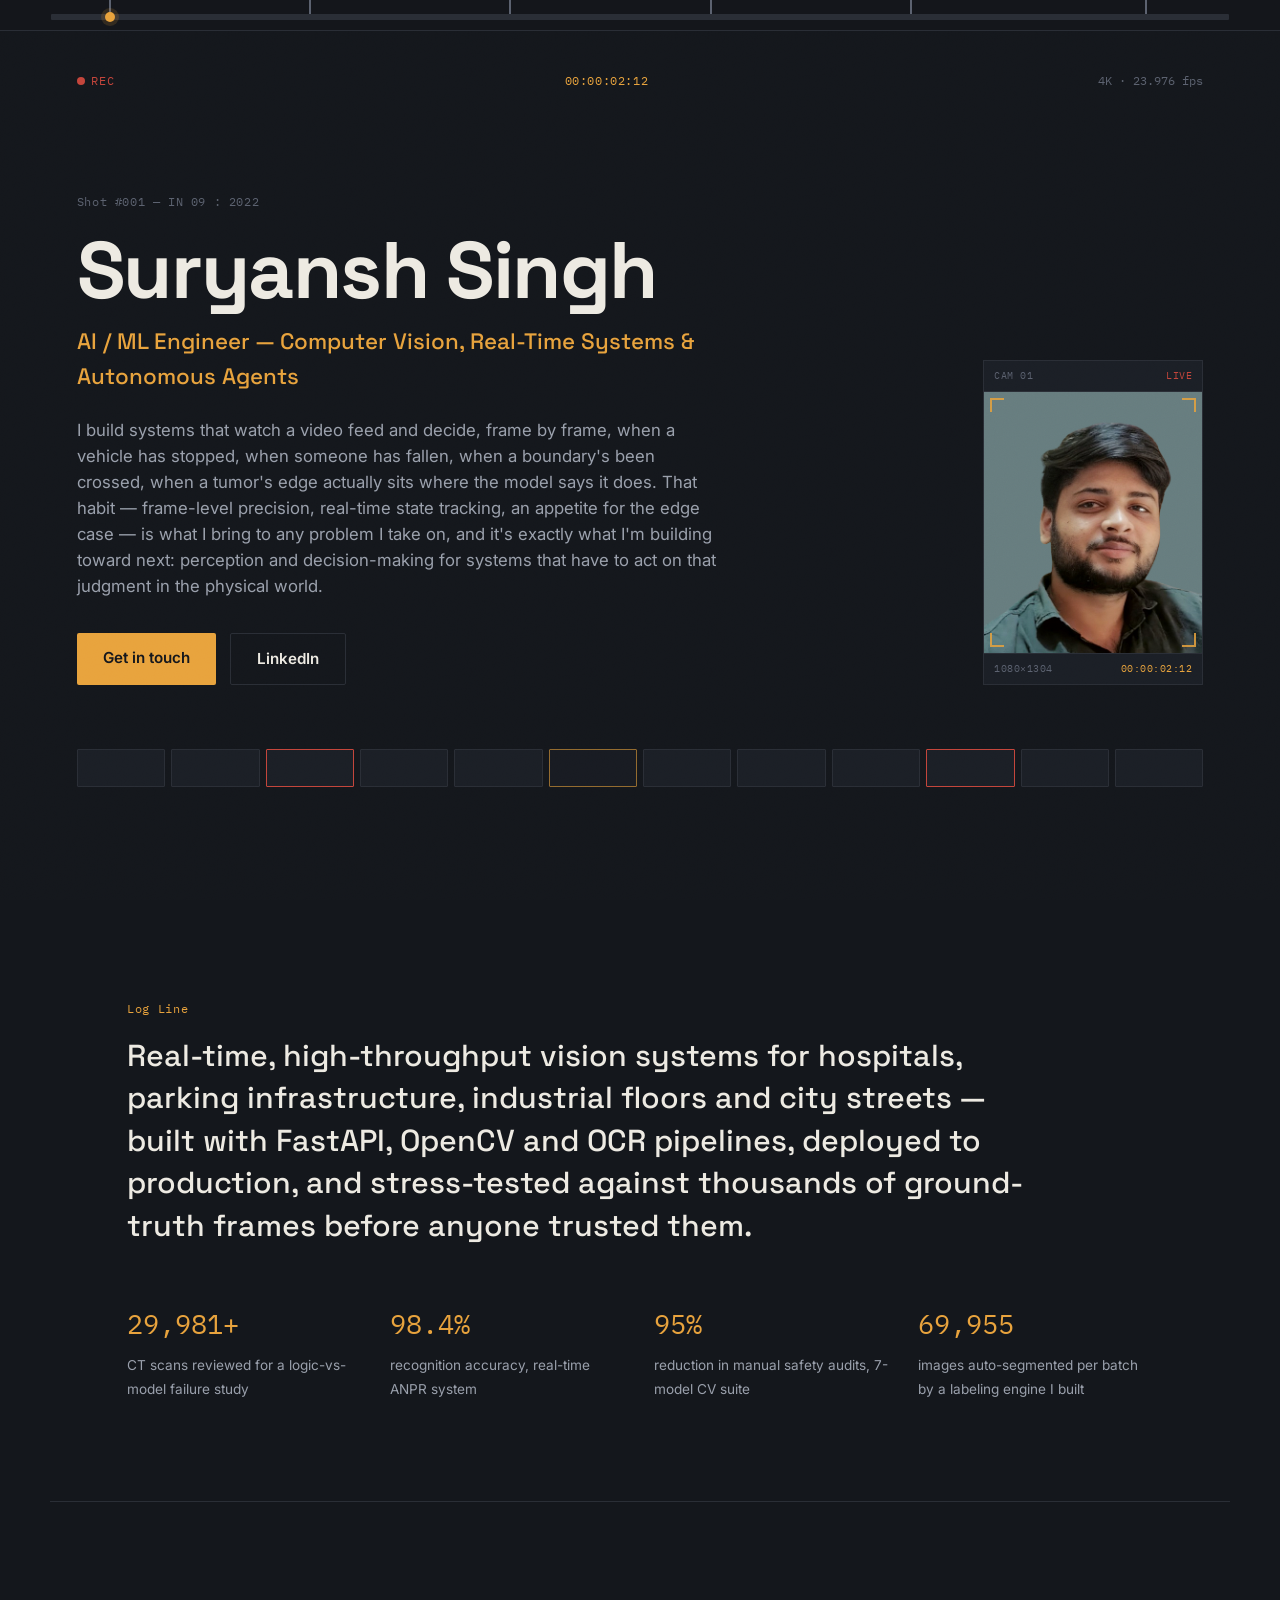
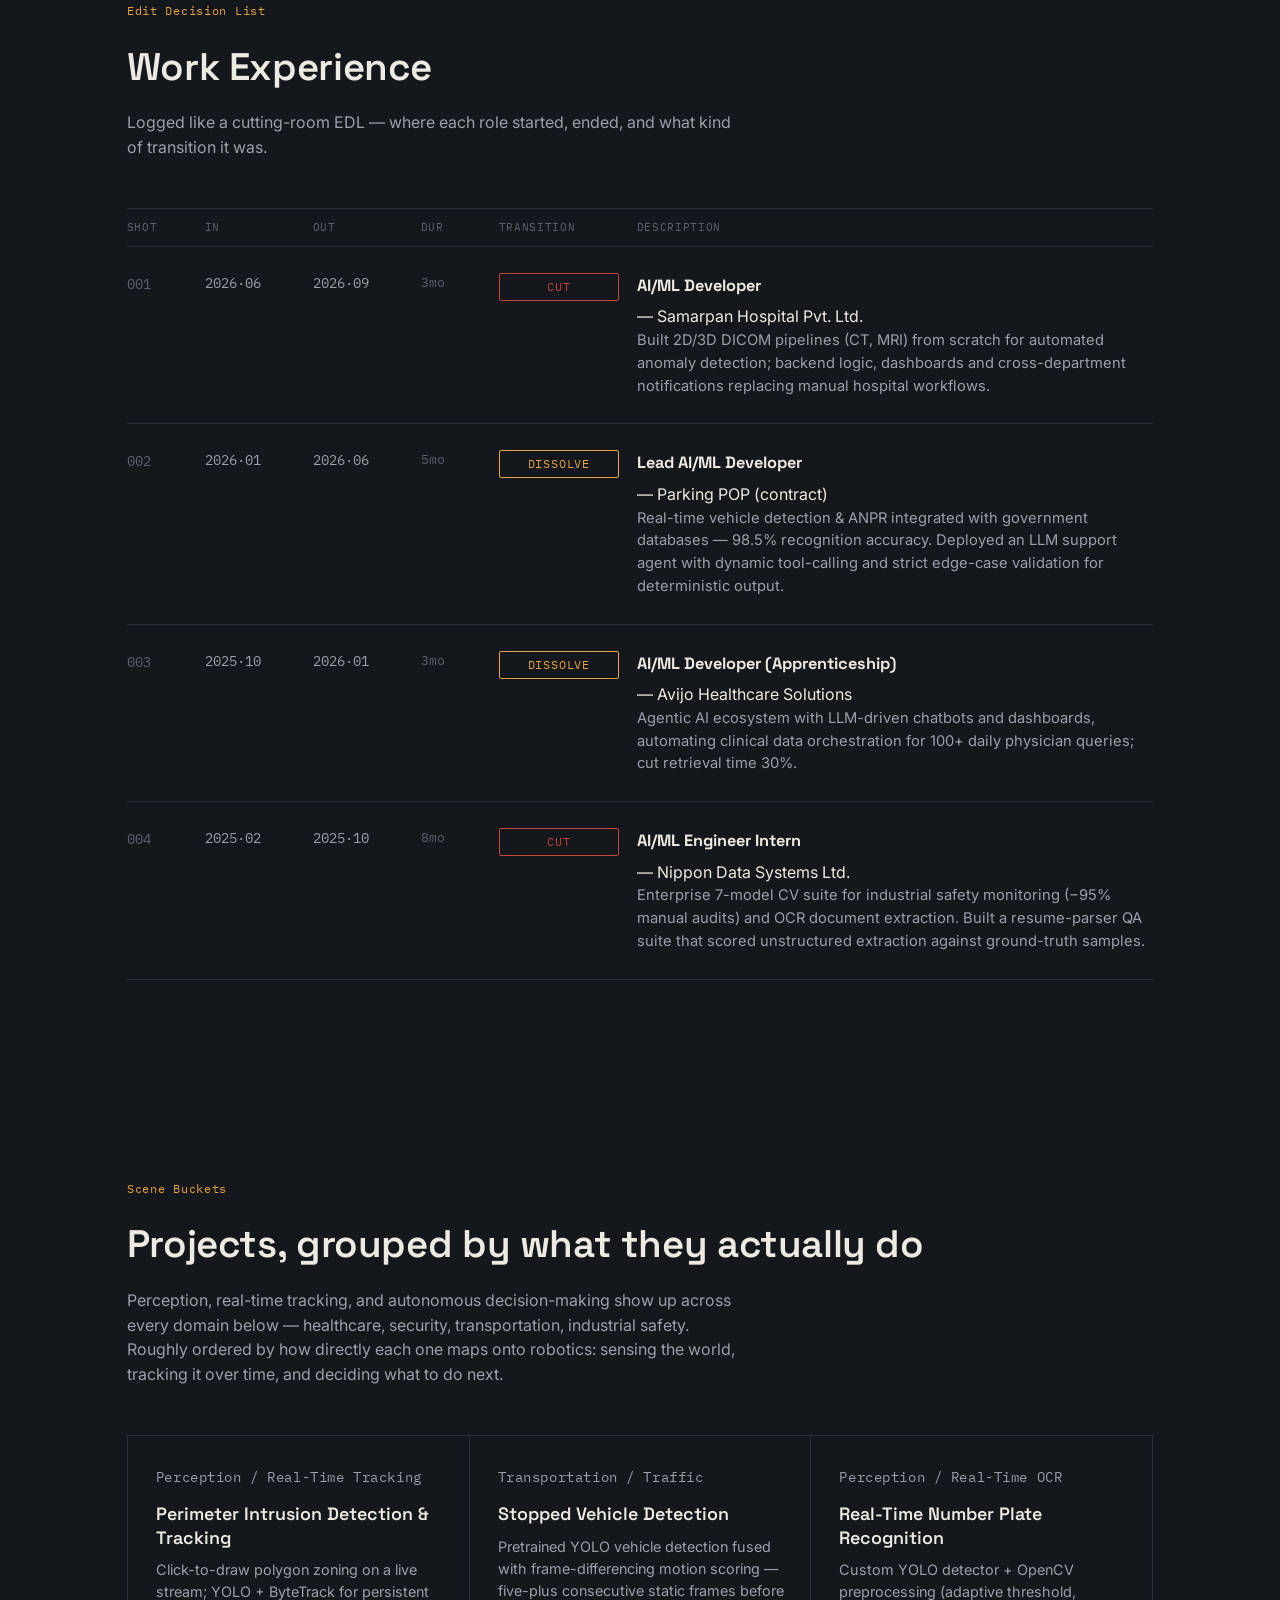
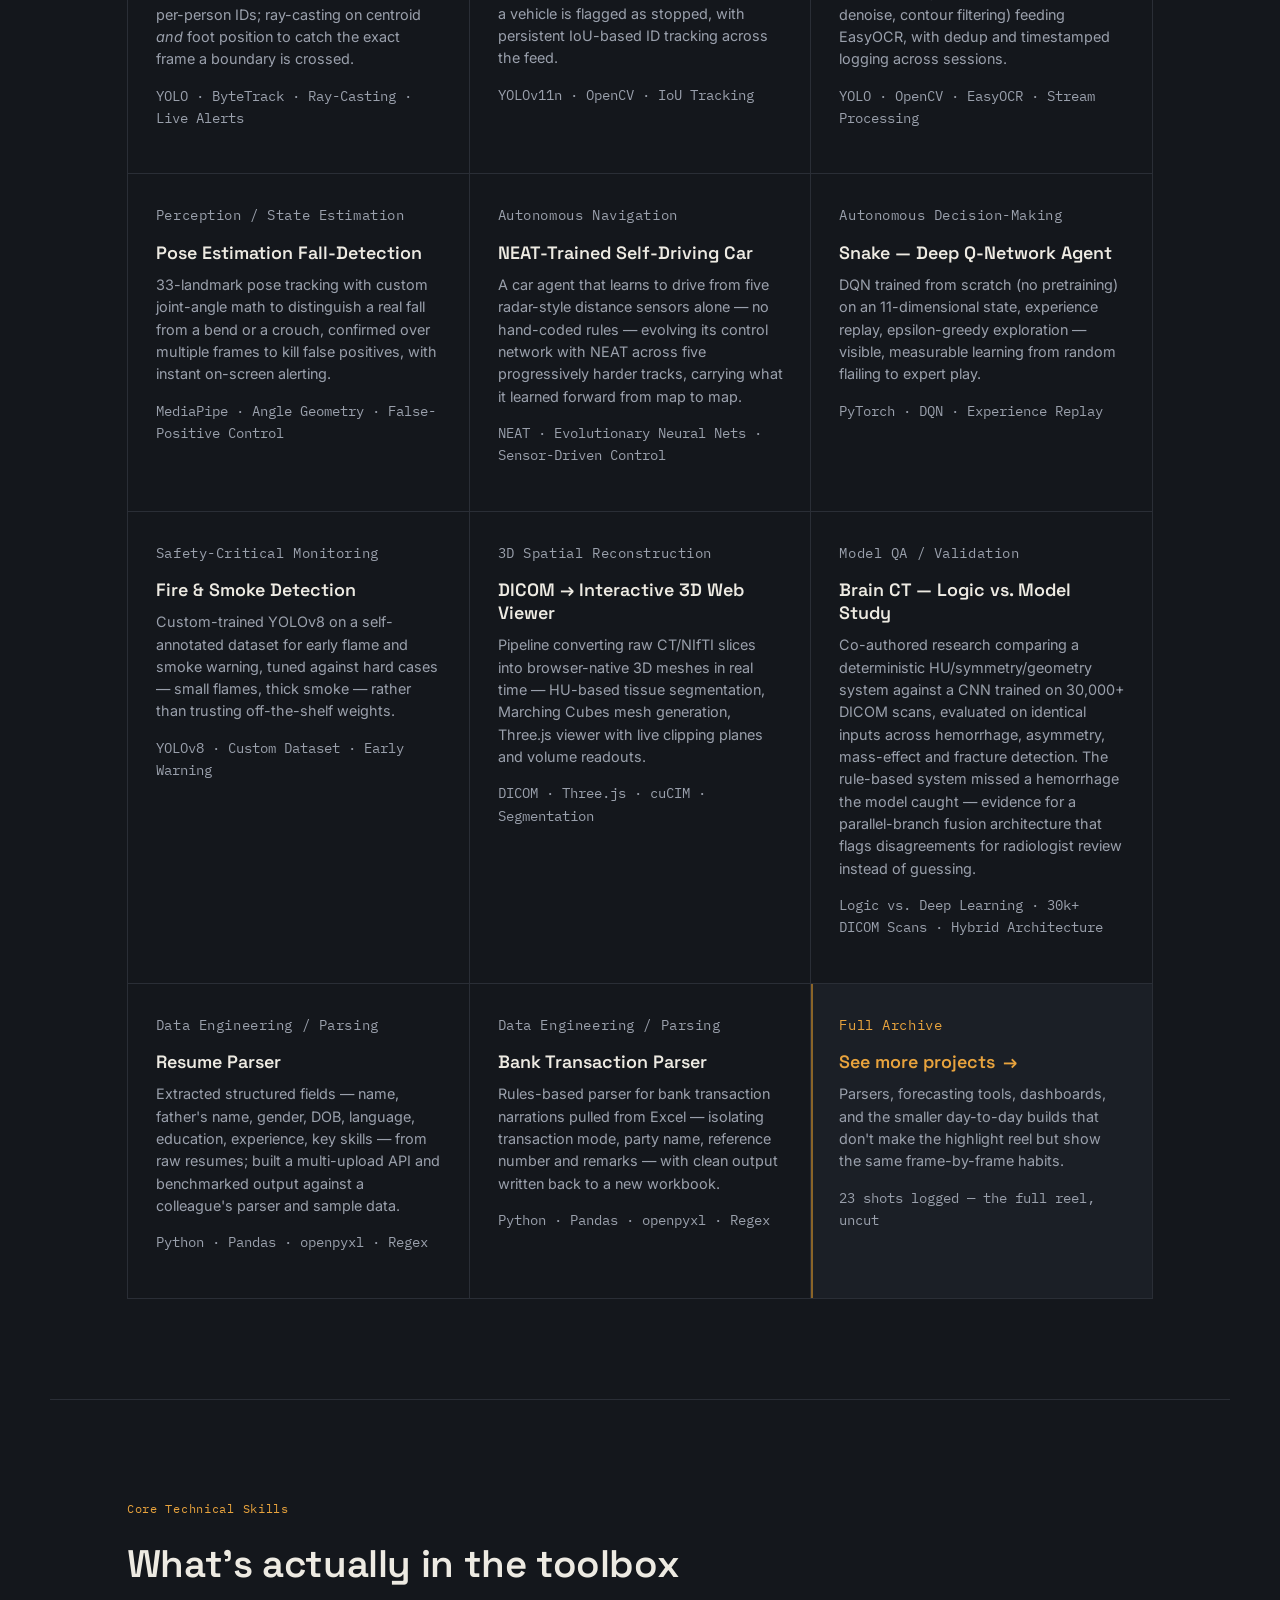
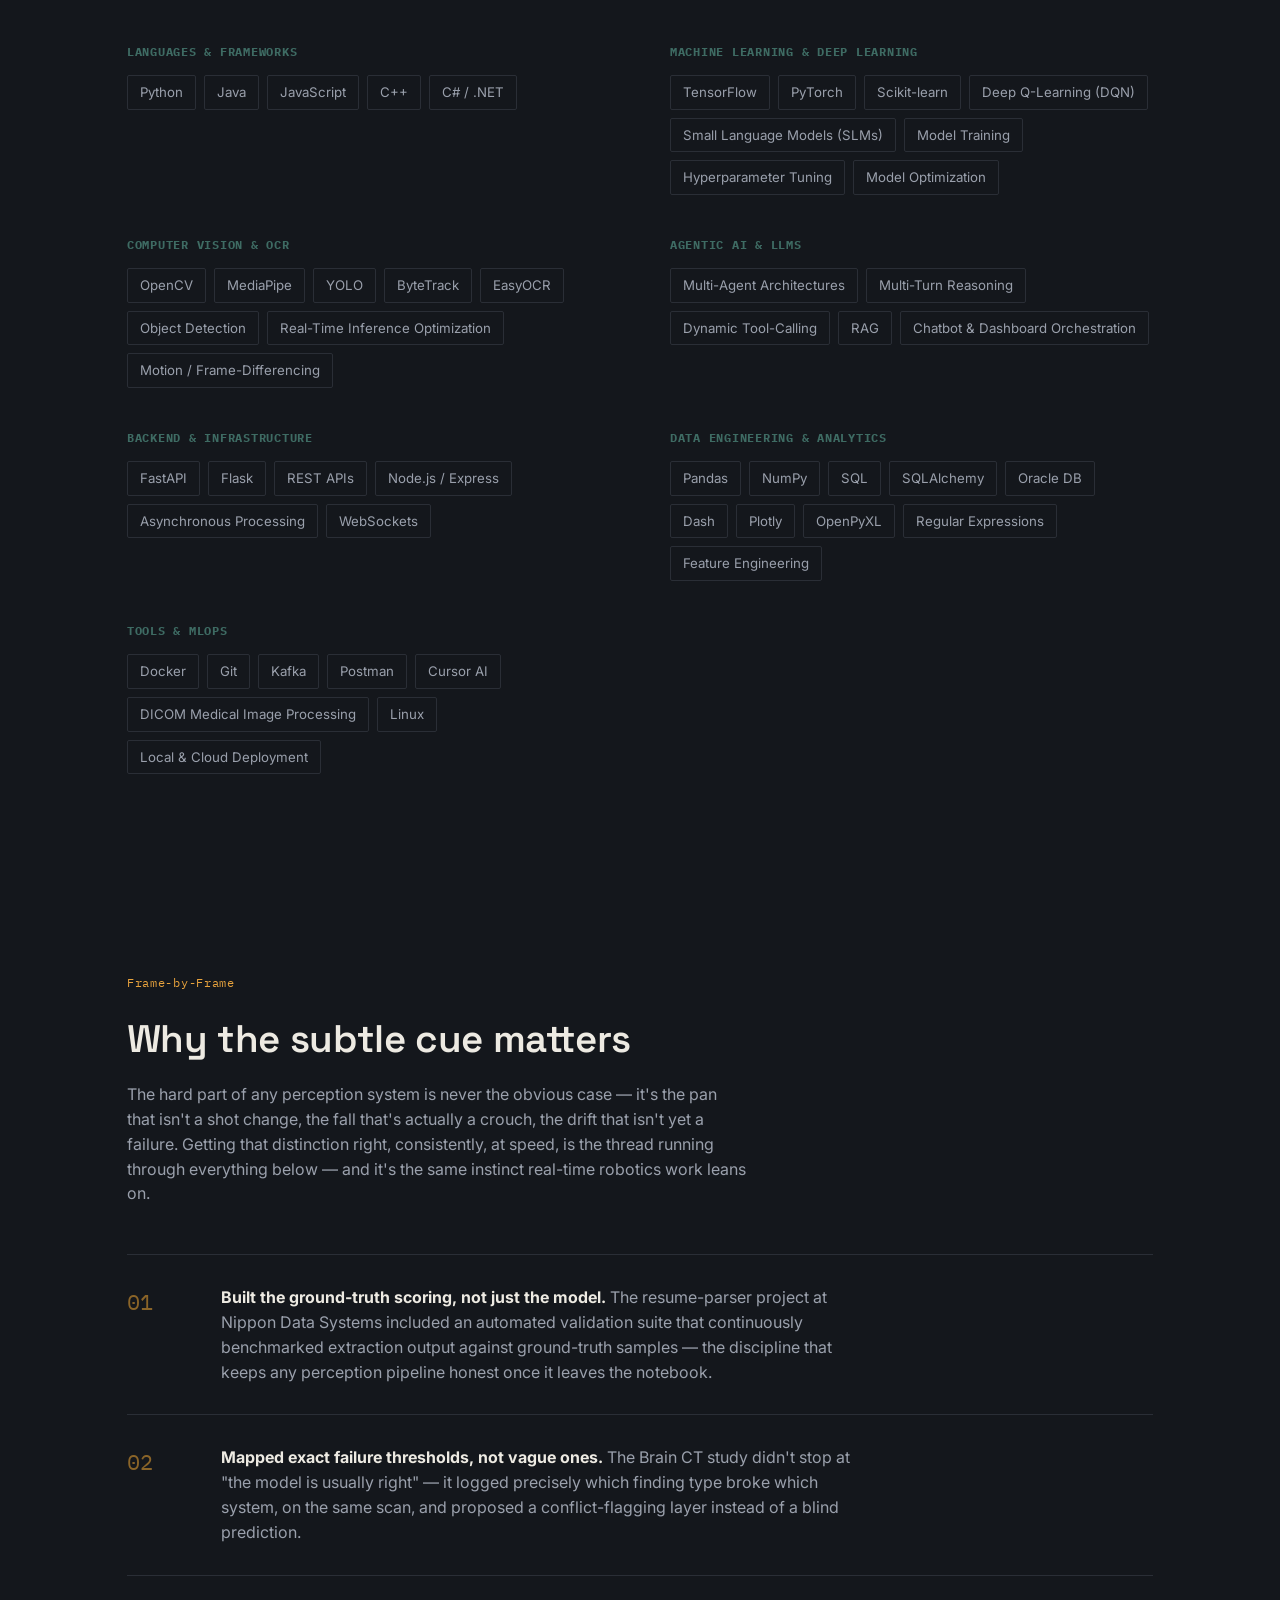
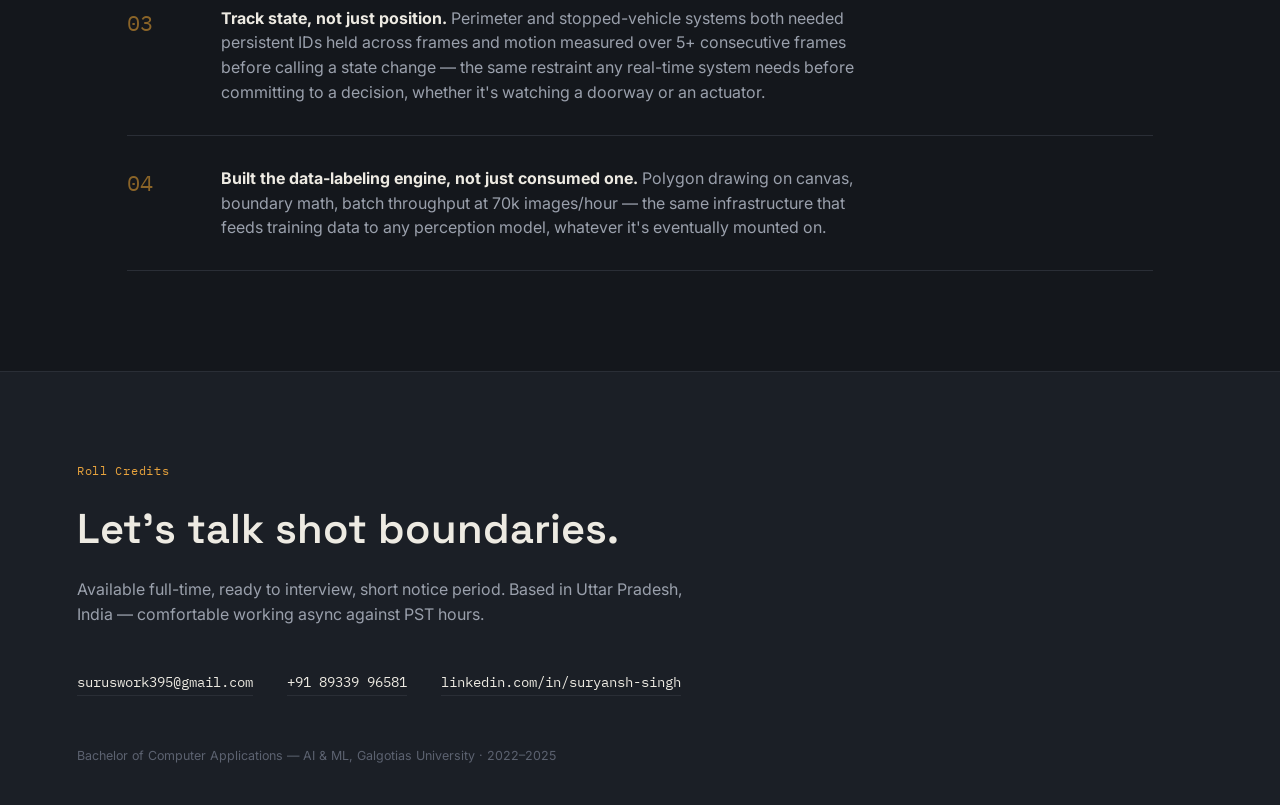
==== index.html @ e94ba55d "Initial portfolio release" ====
<!DOCTYPE html>
<html lang="en">
<head>
<meta charset="UTF-8">
<meta name="viewport" content="width=device-width, initial-scale=1.0">
<title>Suryansh Singh — Frame-Level AI/CV Engineer</title>
<link rel="preconnect" href="https://fonts.googleapis.com">
<link rel="preconnect" href="https://fonts.gstatic.com" crossorigin>
<link href="https://fonts.googleapis.com/css2?family=Space+Grotesk:wght@400;500;600;700&family=Inter:wght@400;500;600&family=IBM+Plex+Mono:wght@400;500;600&display=swap" rel="stylesheet">
<link rel="stylesheet" href="style.css">
</head>
<body>

<div class="grain"></div>

<!-- SCRUBBER NAV -->
<nav class="scrubber" aria-label="Section navigation">
  <div class="scrubber-track">
    <button class="mark" data-target="#log" style="left:5%"><span>SUMMARY</span></button>
    <button class="mark" data-target="#edl" style="left:22%"><span>EDL — EXPERIENCE</span></button>
    <button class="mark" data-target="#buckets" style="left:39%"><span>SCENE BUCKETS</span></button>
    <button class="mark" data-target="#skills" style="left:56%"><span>CORE SKILLS</span></button>
    <button class="mark" data-target="#detail" style="left:73%"><span>FRAME-BY-FRAME</span></button>
    <button class="mark" data-target="#contact" style="left:93%"><span>CONTACT</span></button>
    <div class="playhead" id="playhead"></div>
  </div>
</nav>

<!-- HERO -->
<header class="hero">
  <div class="hero-hud">
    <span class="rec"><i></i> REC</span>
    <span class="tc" id="tc">00:00:00:00</span>
    <span class="res">4K · 23.976 fps</span>
  </div>

  <div class="hero-body">
    <div class="hero-main">
      <p class="hero-eyebrow">Shot #001 — IN 09 : 2022</p>
      <h1>Suryansh Singh</h1>
      <p class="hero-role">AI / ML Engineer — Computer Vision, Real-Time Systems &amp; Autonomous Agents</p>
      <p class="hero-lede">I build systems that watch a video feed and decide, frame by frame,
        when a vehicle has stopped, when someone has fallen, when a boundary's been crossed,
        when a tumor's edge actually sits where the model says it does. That habit — frame-level
        precision, real-time state tracking, an appetite for the edge case — is what I bring to
        any problem I take on, and it's exactly what I'm building toward next: perception and
        decision-making for systems that have to act on that judgment in the physical world.</p>
      <div class="hero-actions">
        <a href="#contact" class="btn btn-primary">Get in touch</a>
        <a href="https://linkedin.com/in/suryansh-singh-5857a0263" class="btn btn-ghost" target="_blank" rel="noopener">LinkedIn</a>
      </div>
    </div>

    <div class="monitor" aria-hidden="true">
      <div class="monitor-bar">
        <span>CAM 01</span><span>LIVE</span>
      </div>
      <div class="monitor-frame">
        <img src="profile.png" alt="Suryansh Singh">
        <span class="bracket tl"></span><span class="bracket tr"></span>
        <span class="bracket bl"></span><span class="bracket br"></span>
      </div>
      <div class="monitor-bar bottom">
        <span>1080×1304</span><span id="mtc">00:00:00:00</span>
      </div>
    </div>
  </div>

  <div class="hero-strip" aria-hidden="true">
    <div class="frame-chip"></div><div class="frame-chip"></div><div class="frame-chip cut"></div>
    <div class="frame-chip"></div><div class="frame-chip"></div><div class="frame-chip dissolve"></div>
    <div class="frame-chip"></div><div class="frame-chip"></div><div class="frame-chip"></div>
    <div class="frame-chip cut"></div><div class="frame-chip"></div><div class="frame-chip"></div>
  </div>
</header>

<main>

  <!-- LOG LINE / SUMMARY -->
  <section id="log" class="section logline">
    <p class="section-tag">Log Line</p>
    <p class="big-statement">Real-time, high-throughput vision systems for hospitals,
      parking infrastructure, industrial floors and city streets — built with FastAPI,
      OpenCV and OCR pipelines, deployed to production, and stress-tested against
      thousands of ground-truth frames before anyone trusted them.</p>
    <div class="stat-row">
      <div class="stat"><span class="num" data-value="30000" data-suffix="+">0</span><span class="label">CT scans reviewed for a logic-vs-model failure study</span></div>
      <div class="stat"><span class="num" data-value="98.5" data-decimals="1" data-suffix="%">0</span><span class="label">recognition accuracy, real-time ANPR system</span></div>
      <div class="stat"><span class="num" data-value="95" data-suffix="%">0</span><span class="label">reduction in manual safety audits, 7-model CV suite</span></div>
      <div class="stat"><span class="num" data-value="70000" data-suffix="">0</span><span class="label">images auto-segmented per batch by a labeling engine I built</span></div>
    </div>
  </section>

  <!-- EDL -->
  <section id="edl" class="section">
    <p class="section-tag">Edit Decision List</p>
    <h2>Work Experience</h2>
    <p class="section-note">Logged like a cutting-room EDL — where each role started, ended,
      and what kind of transition it was.</p>

    <div class="edl-table" role="table" aria-label="Work experience">
      <div class="edl-head" role="row">
        <span>SHOT</span><span>IN</span><span>OUT</span><span>DUR</span><span>TRANSITION</span><span>DESCRIPTION</span>
      </div>

      <div class="edl-row" role="row">
        <span class="c-shot">001</span>
        <span class="c-tc">2026·06</span>
        <span class="c-tc">2026·09</span>
        <span class="c-dur">3mo</span>
        <span class="c-trans cut">CUT</span>
        <div class="c-desc">
          <strong>AI/ML Developer</strong> — Samarpan Hospital Pvt. Ltd.
          <p>Built 2D/3D DICOM pipelines (CT, MRI) from scratch for automated anomaly
            detection; backend logic, dashboards and cross-department notifications
            replacing manual hospital workflows.</p>
        </div>
      </div>

      <div class="edl-row" role="row">
        <span class="c-shot">002</span>
        <span class="c-tc">2026·01</span>
        <span class="c-tc">2026·06</span>
        <span class="c-dur">5mo</span>
        <span class="c-trans dissolve">DISSOLVE</span>
        <div class="c-desc">
          <strong>Lead AI/ML Developer</strong> — Parking POP (contract)
          <p>Real-time vehicle detection &amp; ANPR integrated with government databases —
            98.5% recognition accuracy. Deployed an LLM support agent with dynamic
            tool-calling and strict edge-case validation for deterministic output.</p>
        </div>
      </div>

      <div class="edl-row" role="row">
        <span class="c-shot">003</span>
        <span class="c-tc">2025·10</span>
        <span class="c-tc">2026·01</span>
        <span class="c-dur">3mo</span>
        <span class="c-trans dissolve">DISSOLVE</span>
        <div class="c-desc">
          <strong>AI/ML Developer (Apprenticeship)</strong> — Avijo Healthcare Solutions
          <p>Agentic AI ecosystem with LLM-driven chatbots and dashboards, automating
            clinical data orchestration for 100+ daily physician queries; cut retrieval
            time 30%.</p>
        </div>
      </div>

      <div class="edl-row" role="row">
        <span class="c-shot">004</span>
        <span class="c-tc">2025·02</span>
        <span class="c-tc">2025·10</span>
        <span class="c-dur">8mo</span>
        <span class="c-trans cut">CUT</span>
        <div class="c-desc">
          <strong>AI/ML Engineer Intern</strong> — Nippon Data Systems Ltd.
          <p>Enterprise 7-model CV suite for industrial safety monitoring (−95% manual
            audits) and OCR document extraction. Built a resume-parser QA suite that
            scored unstructured extraction against ground-truth samples.</p>
        </div>
      </div>
    </div>
  </section>

  <!-- SCENE BUCKETS -->
  <section id="buckets" class="section">
    <p class="section-tag">Scene Buckets</p>
    <h2>Projects, grouped by what they actually do</h2>
    <p class="section-note">Perception, real-time tracking, and autonomous decision-making show
      up across every domain below — healthcare, security, transportation, industrial safety.
      Roughly ordered by how directly each one maps onto robotics: sensing the world, tracking
      it over time, and deciding what to do next.</p>

    <div class="bucket-grid">

      <article class="bucket">
        <p class="bucket-cat">Perception / Real-Time Tracking</p>
        <h3>Perimeter Intrusion Detection &amp; Tracking</h3>
        <p>Click-to-draw polygon zoning on a live stream; YOLO + ByteTrack for
          persistent per-person IDs; ray-casting on centroid <em>and</em> foot
          position to catch the exact frame a boundary is crossed.</p>
        <p class="bucket-tags">YOLO · ByteTrack · Ray-Casting · Live Alerts</p>
      </article>

      <article class="bucket">
        <p class="bucket-cat">Transportation / Traffic</p>
        <h3>Stopped Vehicle Detection</h3>
        <p>Pretrained YOLO vehicle detection fused with frame-differencing motion
          scoring — five-plus consecutive static frames before a vehicle is flagged
          as stopped, with persistent IoU-based ID tracking across the feed.</p>
        <p class="bucket-tags">YOLOv11n · OpenCV · IoU Tracking</p>
      </article>

      <article class="bucket">
        <p class="bucket-cat">Perception / Real-Time OCR</p>
        <h3>Real-Time Number Plate Recognition</h3>
        <p>Custom YOLO detector + OpenCV preprocessing (adaptive threshold, denoise,
          contour filtering) feeding EasyOCR, with dedup and timestamped logging
          across sessions.</p>
        <p class="bucket-tags">YOLO · OpenCV · EasyOCR · Stream Processing</p>
      </article>

      <article class="bucket">
        <p class="bucket-cat">Perception / State Estimation</p>
        <h3>Pose Estimation Fall-Detection</h3>
        <p>33-landmark pose tracking with custom joint-angle math to distinguish a
          real fall from a bend or a crouch, confirmed over multiple frames to kill
          false positives, with instant on-screen alerting.</p>
        <p class="bucket-tags">MediaPipe · Angle Geometry · False-Positive Control</p>
      </article>

      <article class="bucket">
        <p class="bucket-cat">Autonomous Navigation</p>
        <h3>NEAT-Trained Self-Driving Car</h3>
        <p>A car agent that learns to drive from five radar-style distance sensors
          alone — no hand-coded rules — evolving its control network with NEAT
          across five progressively harder tracks, carrying what it learned forward
          from map to map.</p>
        <p class="bucket-tags">NEAT · Evolutionary Neural Nets · Sensor-Driven Control</p>
      </article>

      <article class="bucket">
        <p class="bucket-cat">Autonomous Decision-Making</p>
        <h3>Snake — Deep Q-Network Agent</h3>
        <p>DQN trained from scratch (no pretraining) on an 11-dimensional state,
          experience replay, epsilon-greedy exploration — visible, measurable
          learning from random flailing to expert play.</p>
        <p class="bucket-tags">PyTorch · DQN · Experience Replay</p>
      </article>

      <article class="bucket">
        <p class="bucket-cat">Safety-Critical Monitoring</p>
        <h3>Fire &amp; Smoke Detection</h3>
        <p>Custom-trained YOLOv8 on a self-annotated dataset for early flame and
          smoke warning, tuned against hard cases — small flames, thick smoke —
          rather than trusting off-the-shelf weights.</p>
        <p class="bucket-tags">YOLOv8 · Custom Dataset · Early Warning</p>
      </article>

      <article class="bucket">
        <p class="bucket-cat">3D Spatial Reconstruction</p>
        <h3>DICOM → Interactive 3D Web Viewer</h3>
        <p>Pipeline converting raw CT/NIfTI slices into browser-native 3D meshes in
          real time — HU-based tissue segmentation, Marching Cubes mesh generation,
          Three.js viewer with live clipping planes and volume readouts.</p>
        <p class="bucket-tags">DICOM · Three.js · cuCIM · Segmentation</p>
      </article>

      <article class="bucket">
        <p class="bucket-cat">Model QA / Validation</p>
        <h3>Brain CT — Logic vs. Model Study</h3>
        <p>Co-authored research comparing a deterministic HU/symmetry/geometry system
          against a CNN trained on 30,000+ DICOM scans, evaluated on identical inputs
          across hemorrhage, asymmetry, mass-effect and fracture detection. The
          rule-based system missed a hemorrhage the model caught — evidence for a
          parallel-branch fusion architecture that flags disagreements for
          radiologist review instead of guessing.</p>
        <p class="bucket-tags">Logic vs. Deep Learning · 30k+ DICOM Scans · Hybrid Architecture</p>
      </article>

      <article class="bucket">
        <p class="bucket-cat">Data Engineering / Parsing</p>
        <h3>Resume Parser</h3>
        <p>Extracted structured fields — name, father's name, gender, DOB, language,
          education, experience, key skills — from raw resumes; built a multi-upload
          API and benchmarked output against a colleague's parser and sample data.</p>
        <p class="bucket-tags">Python · Pandas · openpyxl · Regex</p>
      </article>

      <article class="bucket">
        <p class="bucket-cat">Data Engineering / Parsing</p>
        <h3>Bank Transaction Parser</h3>
        <p>Rules-based parser for bank transaction narrations pulled from Excel —
          isolating transaction mode, party name, reference number and remarks — with
          clean output written back to a new workbook.</p>
        <p class="bucket-tags">Python · Pandas · openpyxl · Regex</p>
      </article>

      <a class="bucket bucket-more" href="projects.html">
        <p class="bucket-cat">Full Archive</p>
        <h3>See more projects <span class="arrow">→</span></h3>
        <p>Parsers, forecasting tools, dashboards, and the smaller day-to-day
          builds that don't make the highlight reel but show the same
          frame-by-frame habits.</p>
        <p class="bucket-tags">23 shots logged — the full reel, uncut</p>
      </a>

    </div>
  </section>

  <!-- FRAME BY FRAME -->
  <!-- CORE TECHNICAL SKILLS -->
  <section id="skills" class="section skills">
    <p class="section-tag">Core Technical Skills</p>
    <h2>What's actually in the toolbox</h2>

    <div class="skills-grid">
      <div class="skill-group">
        <h4>Languages &amp; Frameworks</h4>
        <div class="chips">
          <span>Python</span><span>Java</span><span>JavaScript</span><span>C++</span><span>C# / .NET</span>
        </div>
      </div>

      <div class="skill-group">
        <h4>Machine Learning &amp; Deep Learning</h4>
        <div class="chips">
          <span>TensorFlow</span><span>PyTorch</span><span>Scikit-learn</span><span>Deep Q-Learning (DQN)</span>
          <span>Small Language Models (SLMs)</span><span>Model Training</span><span>Hyperparameter Tuning</span>
          <span>Model Optimization</span>
        </div>
      </div>

      <div class="skill-group">
        <h4>Computer Vision &amp; OCR</h4>
        <div class="chips">
          <span>OpenCV</span><span>MediaPipe</span><span>YOLO</span><span>ByteTrack</span><span>EasyOCR</span>
          <span>Object Detection</span><span>Real-Time Inference Optimization</span><span>Motion / Frame-Differencing</span>
        </div>
      </div>

      <div class="skill-group">
        <h4>Agentic AI &amp; LLMs</h4>
        <div class="chips">
          <span>Multi-Agent Architectures</span><span>Multi-Turn Reasoning</span><span>Dynamic Tool-Calling</span>
          <span>RAG</span><span>Chatbot &amp; Dashboard Orchestration</span>
        </div>
      </div>

      <div class="skill-group">
        <h4>Backend &amp; Infrastructure</h4>
        <div class="chips">
          <span>FastAPI</span><span>Flask</span><span>REST APIs</span><span>Node.js / Express</span>
          <span>Asynchronous Processing</span><span>WebSockets</span>
        </div>
      </div>

      <div class="skill-group">
        <h4>Data Engineering &amp; Analytics</h4>
        <div class="chips">
          <span>Pandas</span><span>NumPy</span><span>SQL</span><span>SQLAlchemy</span><span>Oracle DB</span>
          <span>Dash</span><span>Plotly</span><span>OpenPyXL</span><span>Regular Expressions</span><span>Feature Engineering</span>
        </div>
      </div>

      <div class="skill-group">
        <h4>Tools &amp; MLOps</h4>
        <div class="chips">
          <span>Docker</span><span>Git</span><span>Kafka</span><span>Postman</span><span>Cursor AI</span>
          <span>DICOM Medical Image Processing</span><span>Linux</span><span>Local &amp; Cloud Deployment</span>
        </div>
      </div>
    </div>
  </section>

  <section id="detail" class="section detail">
    <p class="section-tag">Frame-by-Frame</p>
    <h2>Why the subtle cue matters</h2>
    <p class="section-note">The hard part of any perception system is never the obvious case —
      it's the pan that isn't a shot change, the fall that's actually a crouch, the drift that
      isn't yet a failure. Getting that distinction right, consistently, at speed, is the thread
      running through everything below — and it's the same instinct real-time robotics work
      leans on.</p>

    <div class="evidence-list">
      <div class="evidence">
        <span class="ev-mark">01</span>
        <p><strong>Built the ground-truth scoring, not just the model.</strong> The resume-parser
          project at Nippon Data Systems included an automated validation suite that
          continuously benchmarked extraction output against ground-truth samples — the
          discipline that keeps any perception pipeline honest once it leaves the notebook.</p>
      </div>
      <div class="evidence">
        <span class="ev-mark">02</span>
        <p><strong>Mapped exact failure thresholds, not vague ones.</strong> The Brain CT study
          didn't stop at "the model is usually right" — it logged precisely which finding type
          broke which system, on the same scan, and proposed a conflict-flagging layer instead
          of a blind prediction.</p>
      </div>
      <div class="evidence">
        <span class="ev-mark">03</span>
        <p><strong>Track state, not just position.</strong> Perimeter and stopped-vehicle systems
          both needed persistent IDs held across frames and motion measured over 5+ consecutive
          frames before calling a state change — the same restraint any real-time system needs
          before committing to a decision, whether it's watching a doorway or an actuator.</p>
      </div>
      <div class="evidence">
        <span class="ev-mark">04</span>
        <p><strong>Built the data-labeling engine, not just consumed one.</strong> Polygon
          drawing on canvas, boundary math, batch throughput at 70k images/hour — the same
          infrastructure that feeds training data to any perception model, whatever it's
          eventually mounted on.</p>
      </div>
    </div>
  </section>

</main>

<!-- CONTACT -->
<footer id="contact" class="footer">
  <div class="footer-top">
    <p class="section-tag light">Roll Credits</p>
    <h2>Let's talk shot boundaries.</h2>
    <p class="footer-note">Available full-time, ready to interview, short notice period.
      Based in Uttar Pradesh, India — comfortable working async against PST hours.</p>
  </div>
  <div class="footer-links">
    <a href="mailto:suruswork395@gmail.com">suruswork395@gmail.com</a>
    <a href="tel:+918933996581">+91 89339 96581</a>
    <a href="https://linkedin.com/in/suryansh-singh-5857a0263" target="_blank" rel="noopener">linkedin.com/in/suryansh-singh</a>
  </div>
  <p class="footer-end">Bachelor of Computer Applications — AI &amp; ML, Galgotias University · 2022–2025</p>
</footer>

<script src="script.js"></script>
</body>
</html>
---- style.css ----
/* ---------------------------------------------------
   TOKENS
--------------------------------------------------- */
:root{
  --bg:       #14171C;
  --bg-alt:   #1B1F26;
  --bg-raise: #20242C;
  --ink:      #EDEAE2;
  --ink-dim:  #9AA0AC;
  --ink-faint:#5C6270;
  --amber:    #E8A33D;
  --amber-dim:#8A6428;
  --rec:      #C4453B;
  --teal:     #3E6B63;
  --line:     #2A2E36;

  --font-display: 'Space Grotesk', sans-serif;
  --font-body:    'Inter', sans-serif;
  --font-mono:    'IBM Plex Mono', monospace;
}

*{ box-sizing:border-box; margin:0; padding:0; }
html{ scroll-behavior:smooth; }

body{
  background:var(--bg);
  color:var(--ink);
  font-family:var(--font-body);
  line-height:1.55;
  -webkit-font-smoothing:antialiased;
  overflow-x:hidden;
}

::selection{ background:var(--amber); color:#14171C; }

a{ color:inherit; }

.grain{
  position:fixed; inset:0; pointer-events:none; z-index:1;
  opacity:.035; mix-blend-mode:overlay;
  background-image:url("data:image/svg+xml,%3Csvg xmlns='http://www.w3.org/2000/svg' width='120' height='120'%3E%3Cfilter id='n'%3E%3CfeTurbulence type='fractalNoise' baseFrequency='0.9' numOctaves='2' stitchTiles='stitch'/%3E%3C/filter%3E%3Crect width='100%25' height='100%25' filter='url(%23n)'/%3E%3C/svg%3E");
}

/* ---------------------------------------------------
   SCRUBBER NAV
--------------------------------------------------- */
.scrubber{
  position:fixed; top:0; left:0; right:0; z-index:50;
  background:rgba(20,23,28,.9);
  backdrop-filter:blur(6px);
  border-bottom:1px solid var(--line);
  padding:14px 4vw 10px;
}
.scrubber-track{ position:relative; height:6px; background:var(--line); border-radius:1px; }
.playhead{
  position:absolute; top:50%; left:6%; width:10px; height:10px;
  background:var(--amber); border-radius:50%; transform:translate(-50%,-50%);
  box-shadow:0 0 0 4px rgba(232,163,61,.15);
  transition:left .5s cubic-bezier(.65,0,.35,1);
}
.mark{
  position:absolute; top:-14px; transform:translateX(-50%);
  background:none; border:none; cursor:pointer; padding:0 6px;
  color:var(--ink-faint); font-family:var(--font-mono); font-size:10px;
  letter-spacing:.06em;
}
.mark::before{
  content:""; display:block; width:2px; height:14px; background:var(--ink-faint);
  margin:0 auto 4px;
}
.mark span{ display:none; }
.mark:hover span, .mark:focus-visible span{
  display:block; position:absolute; top:16px; left:50%; transform:translateX(-50%);
  white-space:nowrap; color:var(--amber); font-size:10px;
}
.mark:hover::before, .mark:focus-visible::before{ background:var(--amber); }

/* ---------------------------------------------------
   HERO
--------------------------------------------------- */
.hero{
  min-height:100vh;
  display:flex; flex-direction:column; justify-content:center;
  padding:120px 6vw 40px;
  position:relative;
}

.hero-hud{
  position:absolute; top:72px; left:6vw; right:6vw;
  display:flex; justify-content:space-between; align-items:center;
  font-family:var(--font-mono); font-size:12px; color:var(--ink-dim);
}
.rec{ color:var(--rec); display:flex; align-items:center; gap:6px; letter-spacing:.08em; }
.rec i{
  width:8px; height:8px; border-radius:50%; background:var(--rec); display:inline-block;
  animation:pulse 1.6s ease-in-out infinite;
}
@keyframes pulse{ 0%,100%{opacity:1;} 50%{opacity:.25;} }
.tc{ color:var(--amber); letter-spacing:.05em; }
.res{ color:var(--ink-faint); }

.hero-body{
  display:flex; align-items:flex-end; justify-content:space-between; gap:60px;
  flex-wrap:wrap;
}
.hero-main{ max-width:640px; }
.hero-eyebrow{
  font-family:var(--font-mono); font-size:12px; color:var(--ink-faint);
  letter-spacing:.05em; margin-bottom:18px;
}
.hero h1{
  font-family:var(--font-display); font-weight:700;
  font-size:clamp(2.6rem,7vw,5rem); line-height:1.02; letter-spacing:-.02em;
  margin-bottom:14px;
}
.hero-role{
  font-family:var(--font-display); font-weight:500; font-size:clamp(1.05rem,2.2vw,1.4rem);
  color:var(--amber); margin-bottom:22px;
}
.hero-lede{ font-size:1.05rem; color:var(--ink-dim); max-width:60ch; margin-bottom:34px; }

.hero-actions{ display:flex; gap:14px; flex-wrap:wrap; }
.btn{
  font-family:var(--font-body); font-weight:600; font-size:.95rem;
  padding:13px 26px; border-radius:2px; text-decoration:none;
  display:inline-block; transition:transform .15s ease, background .15s ease;
}
.btn-primary{ background:var(--amber); color:#14171C; }
.btn-primary:hover{ background:#f0b458; transform:translateY(-1px); }
.btn-ghost{ border:1px solid var(--line); color:var(--ink); }
.btn-ghost:hover{ border-color:var(--amber); color:var(--amber); }

.monitor{
  width:220px; flex-shrink:0;
  border:1px solid var(--line); background:var(--bg-alt);
}
.monitor-bar{
  display:flex; justify-content:space-between; align-items:center;
  padding:7px 10px; font-family:var(--font-mono); font-size:10px;
  color:var(--ink-faint); letter-spacing:.05em; border-bottom:1px solid var(--line);
}
.monitor-bar span:last-child{ color:var(--rec); }
.monitor-bar.bottom{
  border-bottom:none; border-top:1px solid var(--line);
}
.monitor-bar.bottom span:last-child{ color:var(--amber); }
.monitor-frame{ position:relative; aspect-ratio:5/6; overflow:hidden; }
.monitor-frame img{
  width:100%; height:100%; object-fit:cover; display:block;
  filter:grayscale(.15) contrast(1.04);
}
.bracket{ position:absolute; width:14px; height:14px; border:2px solid var(--amber); opacity:.85; }
.bracket.tl{ top:6px; left:6px; border-right:none; border-bottom:none; }
.bracket.tr{ top:6px; right:6px; border-left:none; border-bottom:none; }
.bracket.bl{ bottom:6px; left:6px; border-right:none; border-top:none; }
.bracket.br{ bottom:6px; right:6px; border-left:none; border-top:none; }

@media (max-width:720px){
  .hero-body{ flex-direction:column-reverse; align-items:flex-start; }
  .monitor{ width:150px; }
}

.hero-strip{
  display:flex; gap:6px; margin-top:64px; height:38px;
}
.frame-chip{
  flex:1; background:var(--bg-alt); border:1px solid var(--line); border-radius:1px;
}
.frame-chip.cut{ border-color:var(--rec); }
.frame-chip.dissolve{ border-color:var(--amber); opacity:.6; }

/* ---------------------------------------------------
   SECTIONS — shared
--------------------------------------------------- */
.section{ padding:100px 6vw; max-width:1180px; margin:0 auto; }
.section-tag{
  font-family:var(--font-mono); font-size:12px; color:var(--amber);
  letter-spacing:.06em; margin-bottom:16px;
}
.section-tag.light{ color:var(--amber); }
.section h2{
  font-family:var(--font-display); font-weight:600;
  font-size:clamp(1.6rem,3.4vw,2.4rem); letter-spacing:-.01em; margin-bottom:14px;
}
.section-note{ color:var(--ink-dim); max-width:62ch; margin-bottom:48px; }

/* logline */
.logline{ border-bottom:1px solid var(--line); }
.big-statement{
  font-family:var(--font-display); font-weight:500;
  font-size:clamp(1.3rem,2.6vw,1.9rem); line-height:1.4; max-width:46ch;
  margin-bottom:56px;
}
.stat-row{
  display:grid; grid-template-columns:repeat(4,1fr); gap:28px;
}
.stat .num{
  display:block; font-family:var(--font-mono); font-size:1.7rem; color:var(--amber);
  margin-bottom:6px;
}
.stat .label{ font-size:.85rem; color:var(--ink-dim); }

/* ---------------------------------------------------
   EDL TABLE
--------------------------------------------------- */
.edl-table{ border-top:1px solid var(--line); }
.edl-head{
  display:grid; grid-template-columns:60px 90px 90px 60px 120px 1fr;
  gap:18px; padding:10px 0;
  font-family:var(--font-mono); font-size:11px; color:var(--ink-faint);
  letter-spacing:.06em; border-bottom:1px solid var(--line);
}
.edl-row{
  display:grid; grid-template-columns:60px 90px 90px 60px 120px 1fr;
  gap:18px; padding:26px 0; border-bottom:1px solid var(--line);
  align-items:start;
}
.c-shot{ font-family:var(--font-mono); color:var(--ink-faint); font-size:.9rem; }
.c-tc{ font-family:var(--font-mono); font-size:.85rem; color:var(--ink-dim); }
.c-tc.live{ color:var(--rec); }
.c-dur{ font-family:var(--font-mono); font-size:.8rem; color:var(--ink-faint); }
.c-trans{
  font-family:var(--font-mono); font-size:.72rem; letter-spacing:.07em;
  padding:4px 8px; border:1px solid var(--line); border-radius:2px; height:fit-content;
  text-align:center;
}
.c-trans.cut{ border-color:var(--rec); color:var(--rec); }
.c-trans.dissolve{ border-color:var(--amber); color:var(--amber); }
.c-desc strong{ font-family:var(--font-display); font-size:1.02rem; display:block; margin-bottom:6px; }
.c-desc p{ color:var(--ink-dim); font-size:.92rem; max-width:60ch; }

/* ---------------------------------------------------
   SCENE BUCKETS
--------------------------------------------------- */
.bucket-grid{
  display:grid; grid-template-columns:repeat(auto-fit,minmax(280px,1fr)); gap:1px;
  background:var(--line); border:1px solid var(--line);
}
.bucket{
  background:var(--bg); padding:30px 26px;
  border-left:2px solid transparent;
  transition:border-color .18s ease, background .18s ease;
}
.bucket:hover{ border-left-color:var(--amber); background:var(--bg-alt); }
.bucket-cat{
  font-family:var(--font-mono); font-size:11px; color:var(--teal);
  letter-spacing:.04em; margin-bottom:14px;
}
.bucket h3{
  font-family:var(--font-display); font-weight:600; font-size:1.12rem;
  margin-bottom:10px; line-height:1.3;
}
.bucket p{ color:var(--ink-dim); font-size:.9rem; margin-bottom:14px; }
.bucket-tags{ font-family:var(--font-mono); font-size:.72rem; color:var(--ink-faint); }

.bucket-more{
  display:block; text-decoration:none;
  background:var(--bg-alt); border-left:2px solid var(--amber-dim);
}
.bucket-more:hover{ border-left-color:var(--amber); background:var(--bg-raise); }
.bucket-more .bucket-cat{ color:var(--amber); }
.bucket-more h3{ display:flex; align-items:center; gap:8px; color:var(--amber); }
.bucket-more .arrow{ transition:transform .18s ease; }
.bucket-more:hover .arrow{ transform:translateX(4px); }

/* ---------------------------------------------------
   FRAME-BY-FRAME EVIDENCE
--------------------------------------------------- */
.evidence-list{ display:flex; flex-direction:column; gap:0; border-top:1px solid var(--line); }
.evidence{
  display:grid; grid-template-columns:70px 1fr; gap:24px;
  padding:30px 0; border-bottom:1px solid var(--line);
}
.ev-mark{ font-family:var(--font-mono); color:var(--amber-dim); font-size:1.4rem; }
.evidence p{ color:var(--ink-dim); max-width:64ch; }
.evidence strong{ color:var(--ink); }

/* ---------------------------------------------------
   STACK
--------------------------------------------------- */
/* ---------------------------------------------------
   CORE TECHNICAL SKILLS
--------------------------------------------------- */
.skills{ border-top:1px solid var(--line); }
.skills h2{ margin-bottom:48px; }
.skills-grid{
  display:grid; grid-template-columns:repeat(2,1fr); gap:40px 60px;
}
.skill-group h4{
  font-family:var(--font-mono); font-size:.78rem; letter-spacing:.06em;
  color:var(--teal); margin-bottom:14px; text-transform:uppercase;
}
.chips{ display:flex; flex-wrap:wrap; gap:8px; }
.chips span{
  font-family:var(--font-body); font-size:.83rem; color:var(--ink-dim);
  border:1px solid var(--line); padding:6px 12px; border-radius:2px;
  transition:border-color .15s ease, color .15s ease;
}
.chips span:hover{ border-color:var(--amber); color:var(--amber); }

@media (max-width:720px){
  .skills-grid{ grid-template-columns:1fr; }
}

/* ---------------------------------------------------
   FOOTER
--------------------------------------------------- */
.footer{
  background:var(--bg-alt); padding:90px 6vw 40px; border-top:1px solid var(--line);
}
.footer-top{ max-width:640px; margin-bottom:44px; }
.footer h2{
  font-family:var(--font-display); font-weight:600;
  font-size:clamp(1.6rem,4vw,2.6rem); margin:10px 0 16px;
}
.footer-note{ color:var(--ink-dim); }
.footer-links{
  display:flex; gap:34px; flex-wrap:wrap; margin-bottom:50px;
  font-family:var(--font-mono); font-size:.9rem;
}
.footer-links a{ text-decoration:none; color:var(--ink); border-bottom:1px solid var(--line); padding-bottom:2px; }
.footer-links a:hover{ color:var(--amber); border-color:var(--amber); }
.footer-end{ font-size:.78rem; color:var(--ink-faint); }

/* ---------------------------------------------------
   ARCHIVE PAGE (projects.html)
--------------------------------------------------- */
.archive-header{
  padding:120px 6vw 70px; max-width:900px; border-bottom:1px solid var(--line);
  position:relative;
}
.back-link{
  display:inline-block; font-family:var(--font-mono); font-size:.82rem;
  color:var(--ink-dim); text-decoration:none; margin-bottom:28px;
  border-bottom:1px solid var(--line); padding-bottom:2px;
}
.back-link:hover{ color:var(--amber); border-color:var(--amber); }
.archive-header h1{
  font-family:var(--font-display); font-weight:700;
  font-size:clamp(2.2rem,5.5vw,3.4rem); letter-spacing:-.02em; margin-bottom:16px;
}
.archive-lede{ color:var(--ink-dim); max-width:60ch; font-size:1.02rem; }
.archive-section{ padding-top:70px; }

/* ---------------------------------------------------
   RESPONSIVE
--------------------------------------------------- */
@media (max-width:820px){
  .stat-row{ grid-template-columns:repeat(2,1fr); }
  .skills-grid{ grid-template-columns:1fr; }
  .edl-head{ display:none; }
  .edl-row{
    grid-template-columns:1fr; gap:8px; padding:22px 0;
  }
  .c-shot::before{ content:"SHOT "; }
  .c-tc::before{ content:"IN "; }
  .c-tc.live::before{ content:""; }
  .c-tc + .c-tc::before{ content:"OUT "; }
}
@media (max-width:560px){
  .stat-row{ grid-template-columns:1fr 1fr; }
  .hero-hud{ font-size:10px; }
  .mark span{ display:none !important; }
}

@media (prefers-reduced-motion:reduce){
  html{ scroll-behavior:auto; }
  .rec i{ animation:none; }
  .playhead{ transition:none; }
}
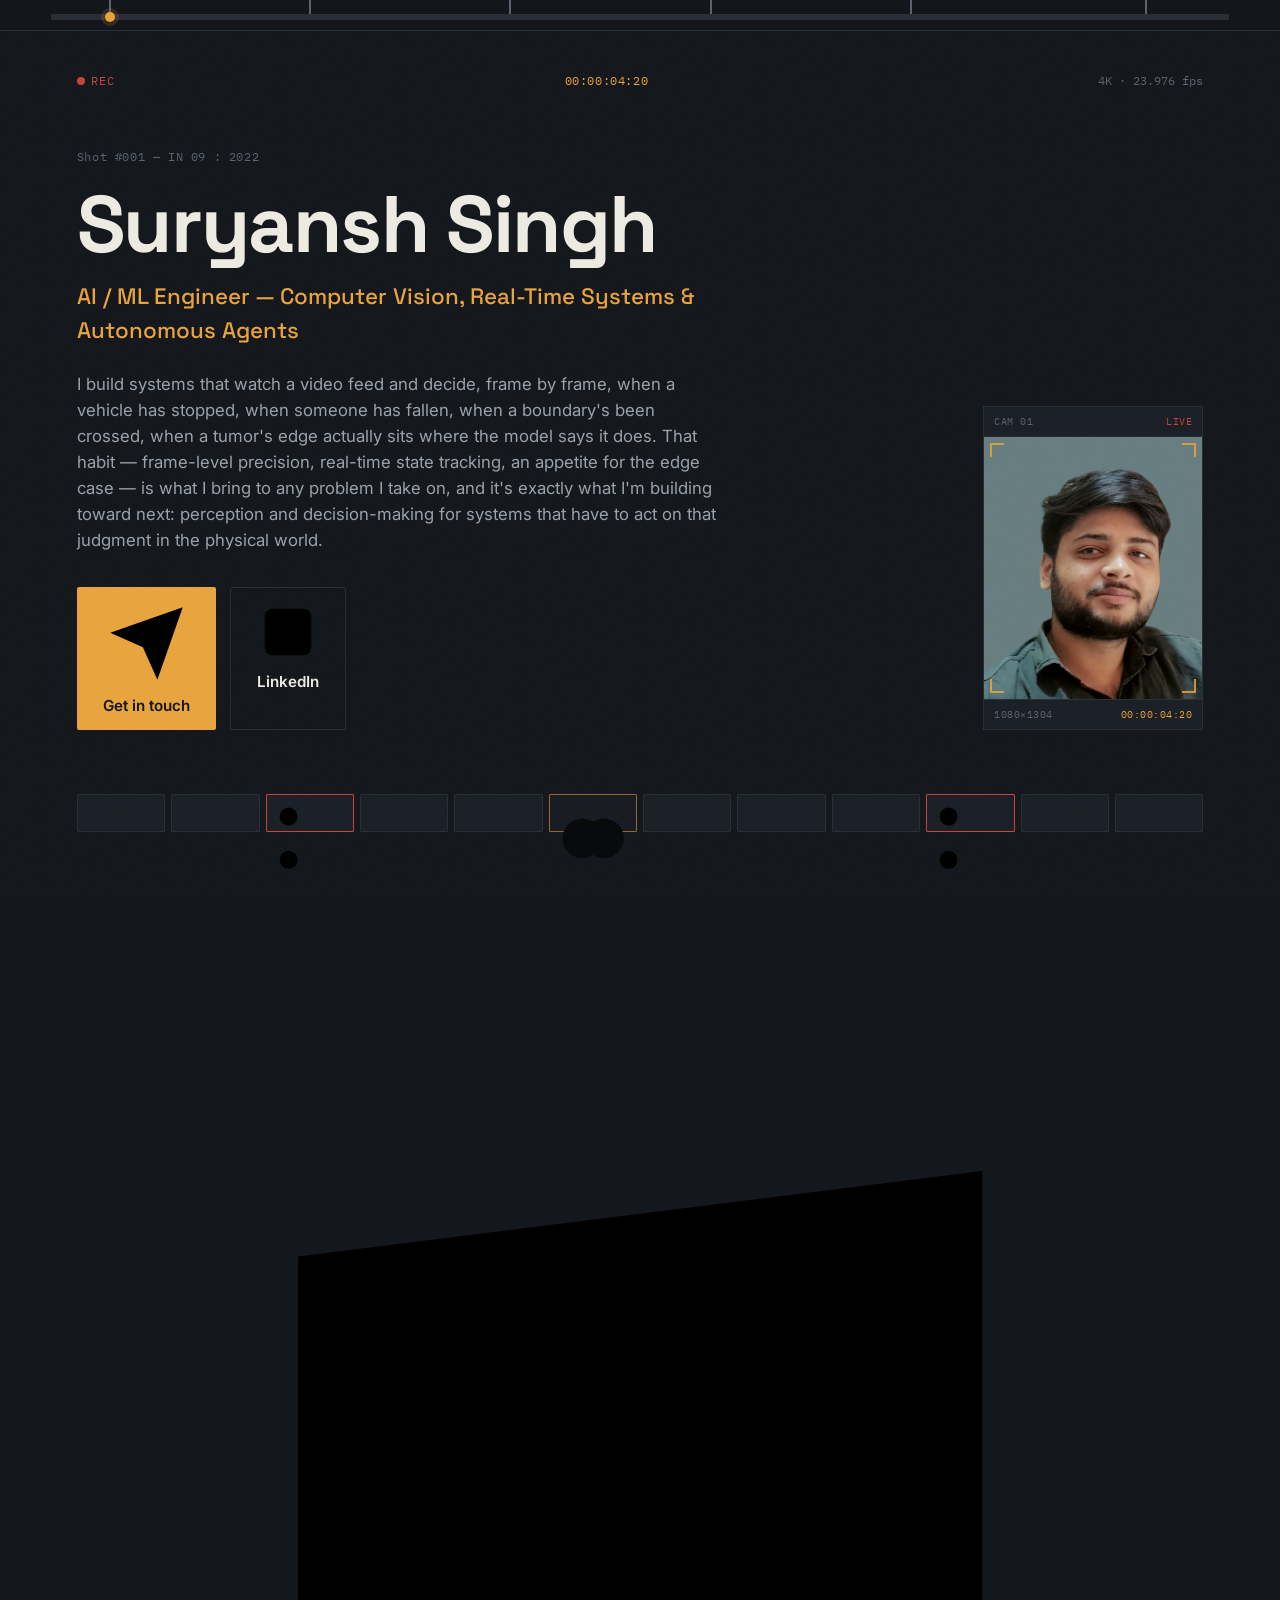
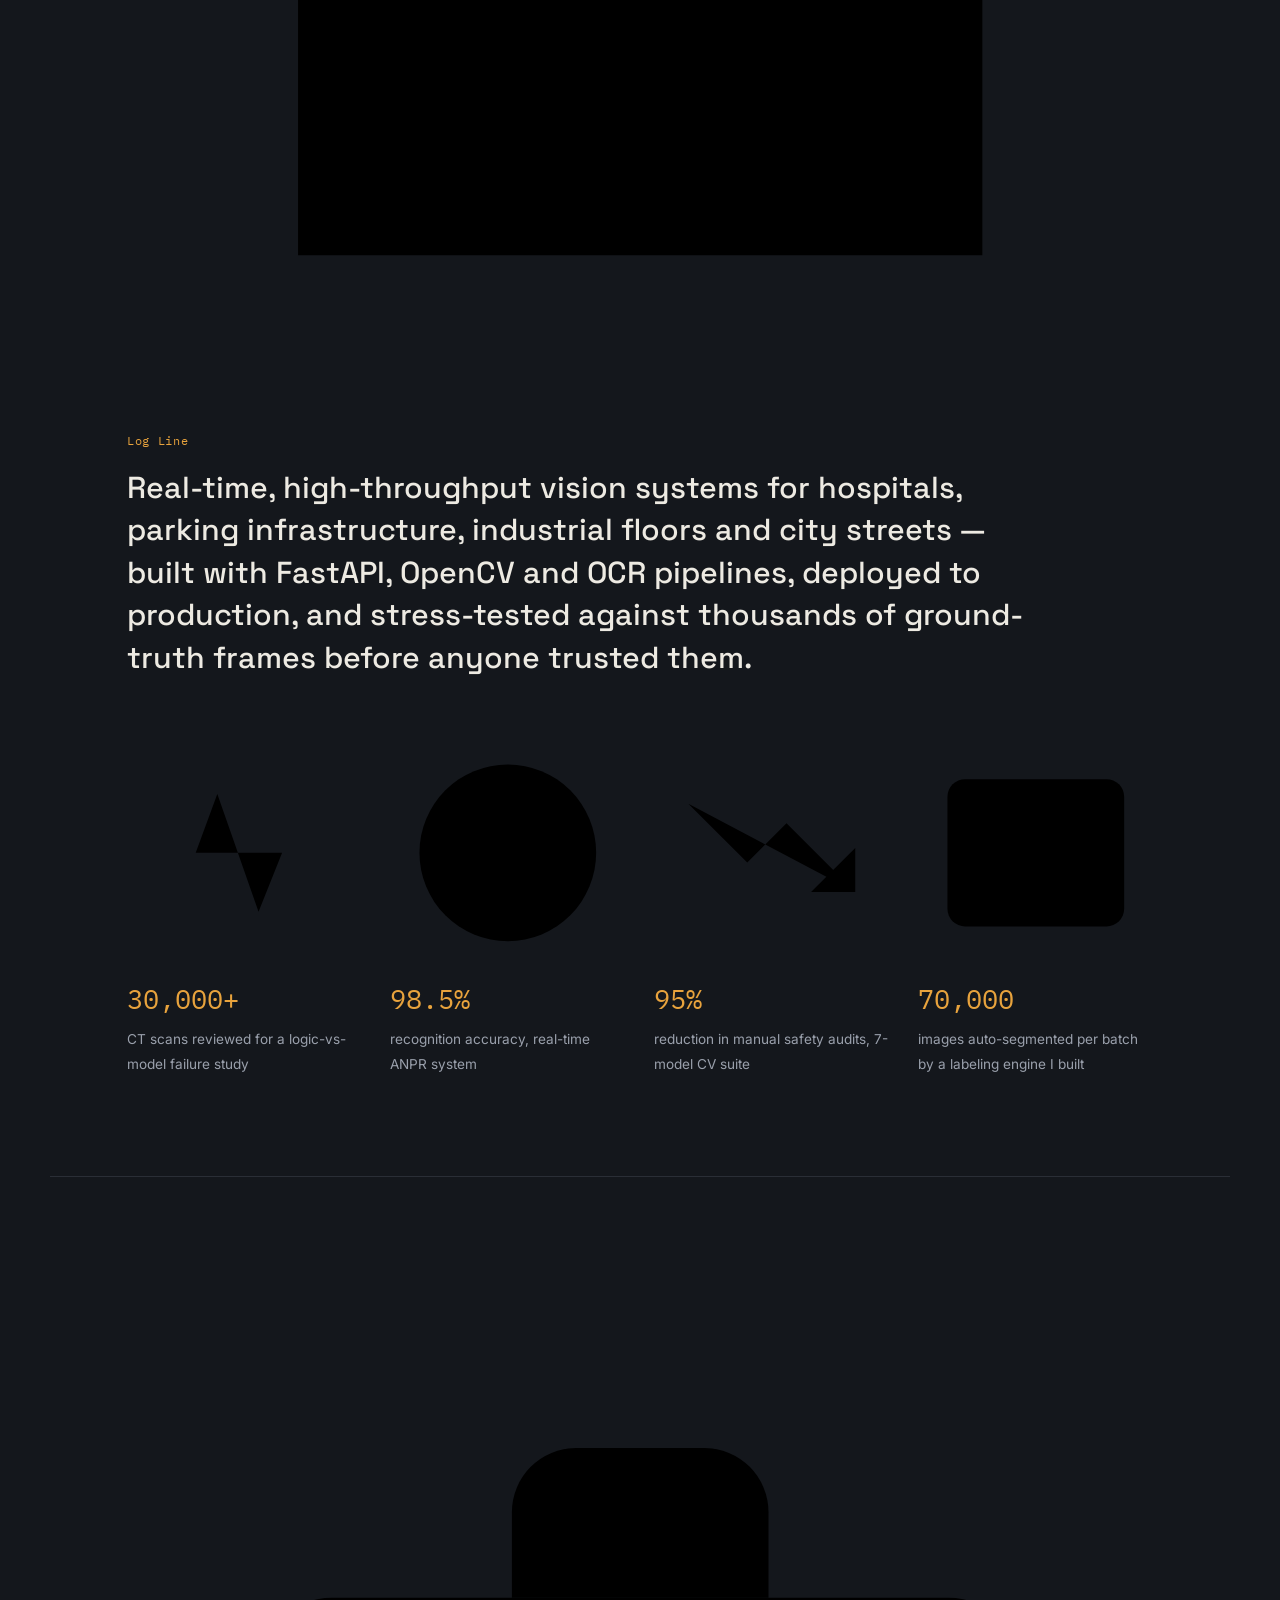
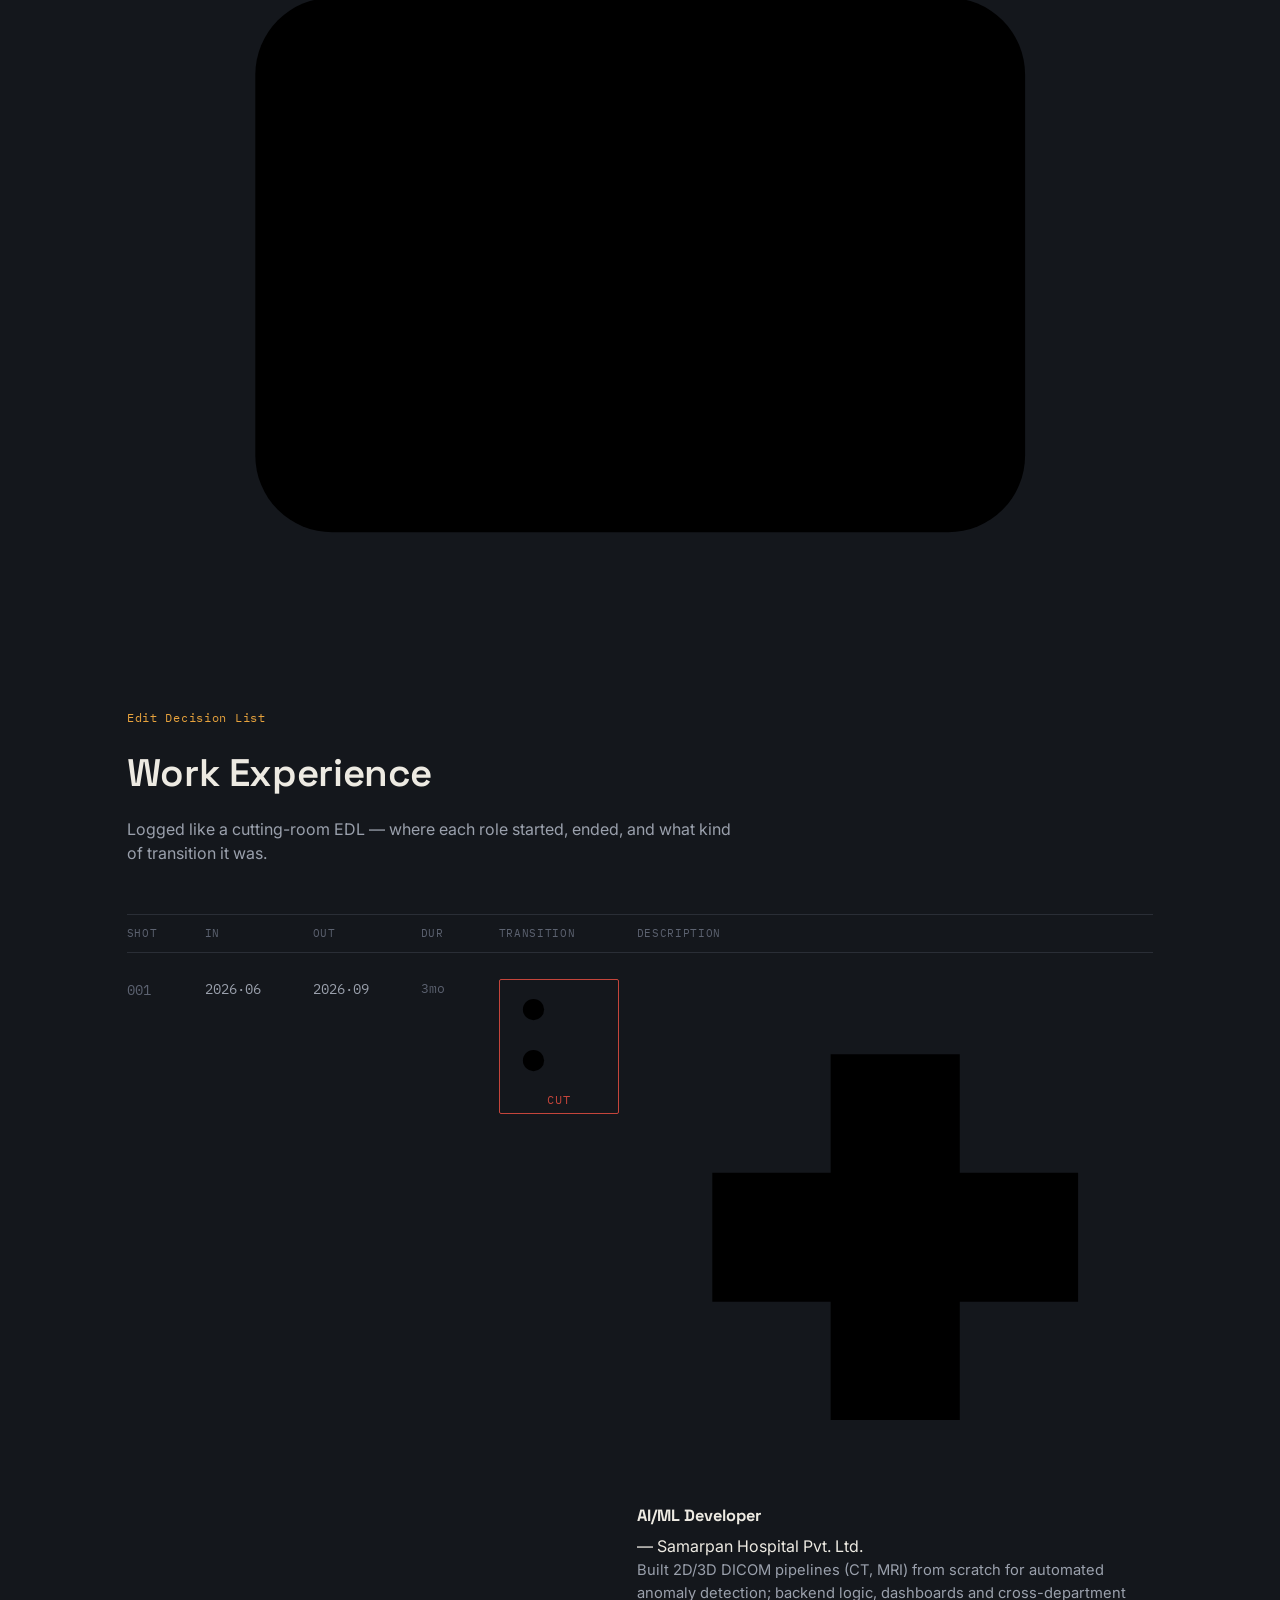
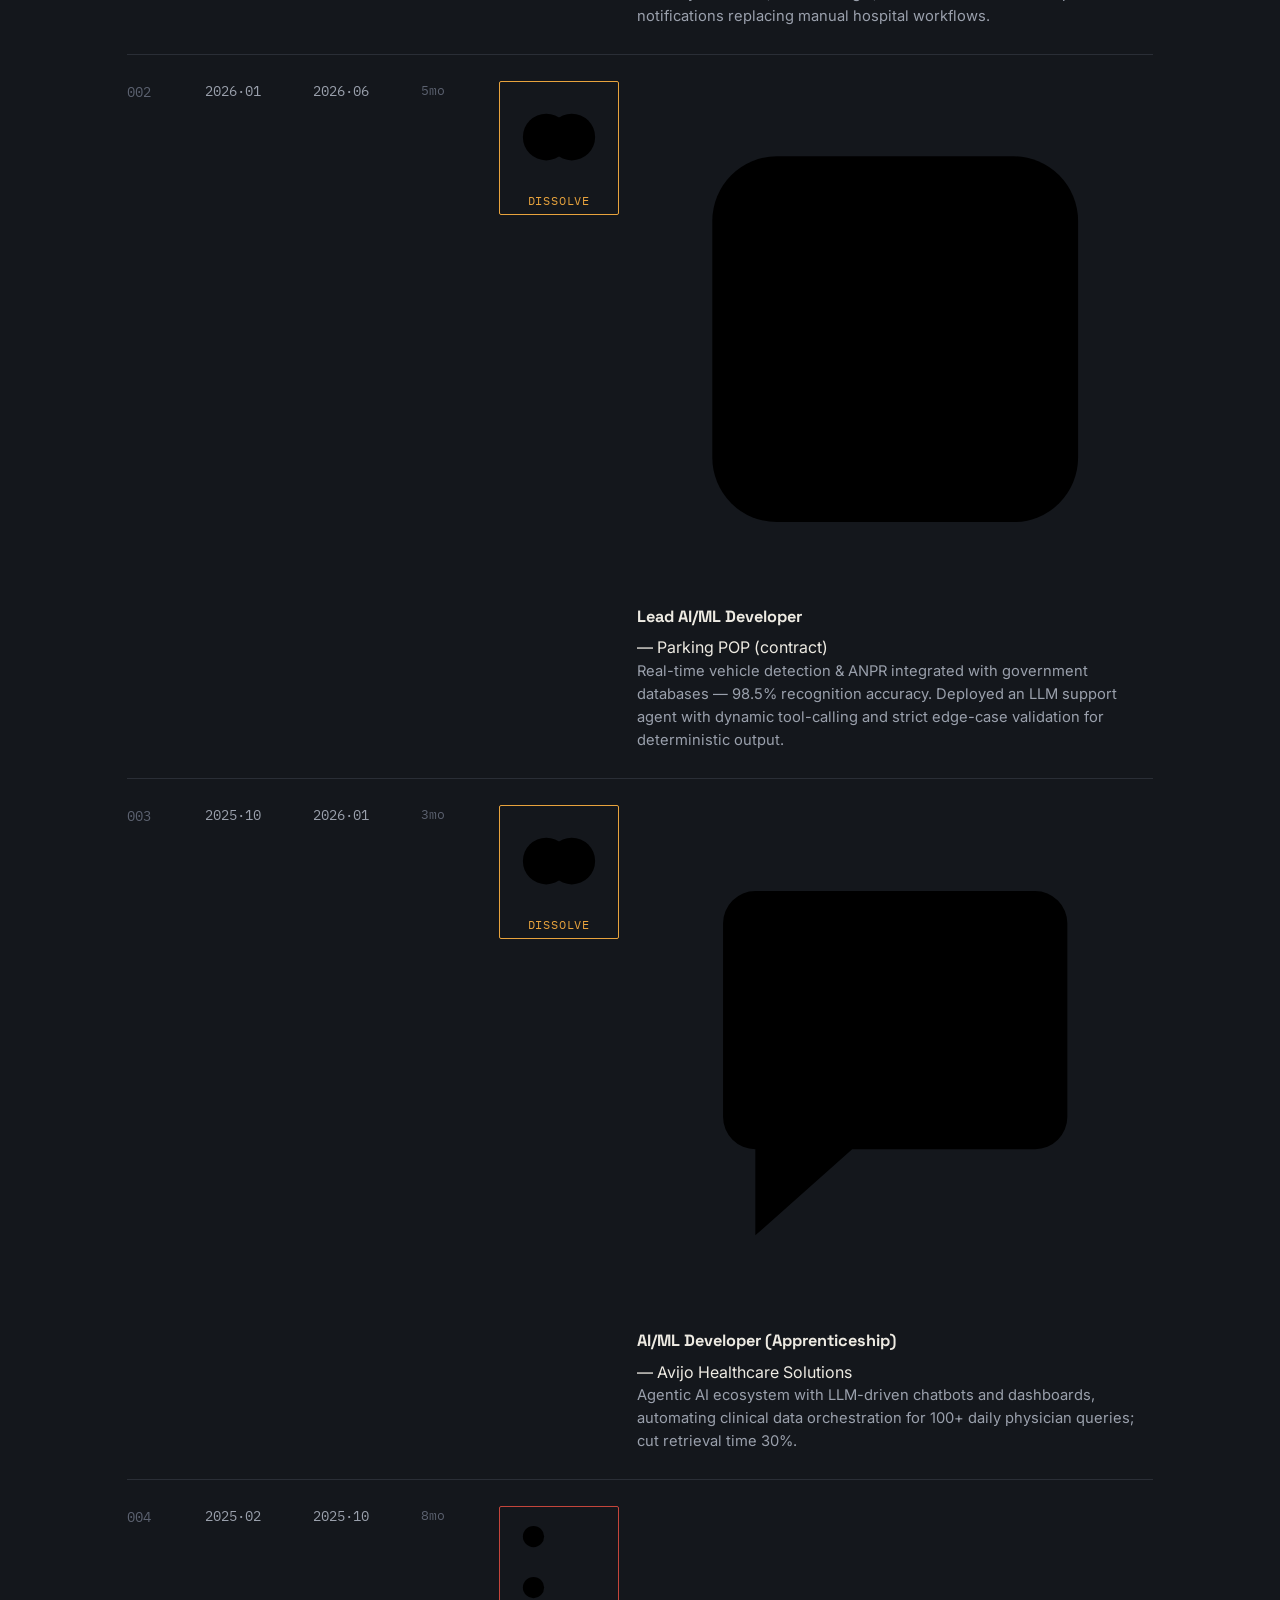
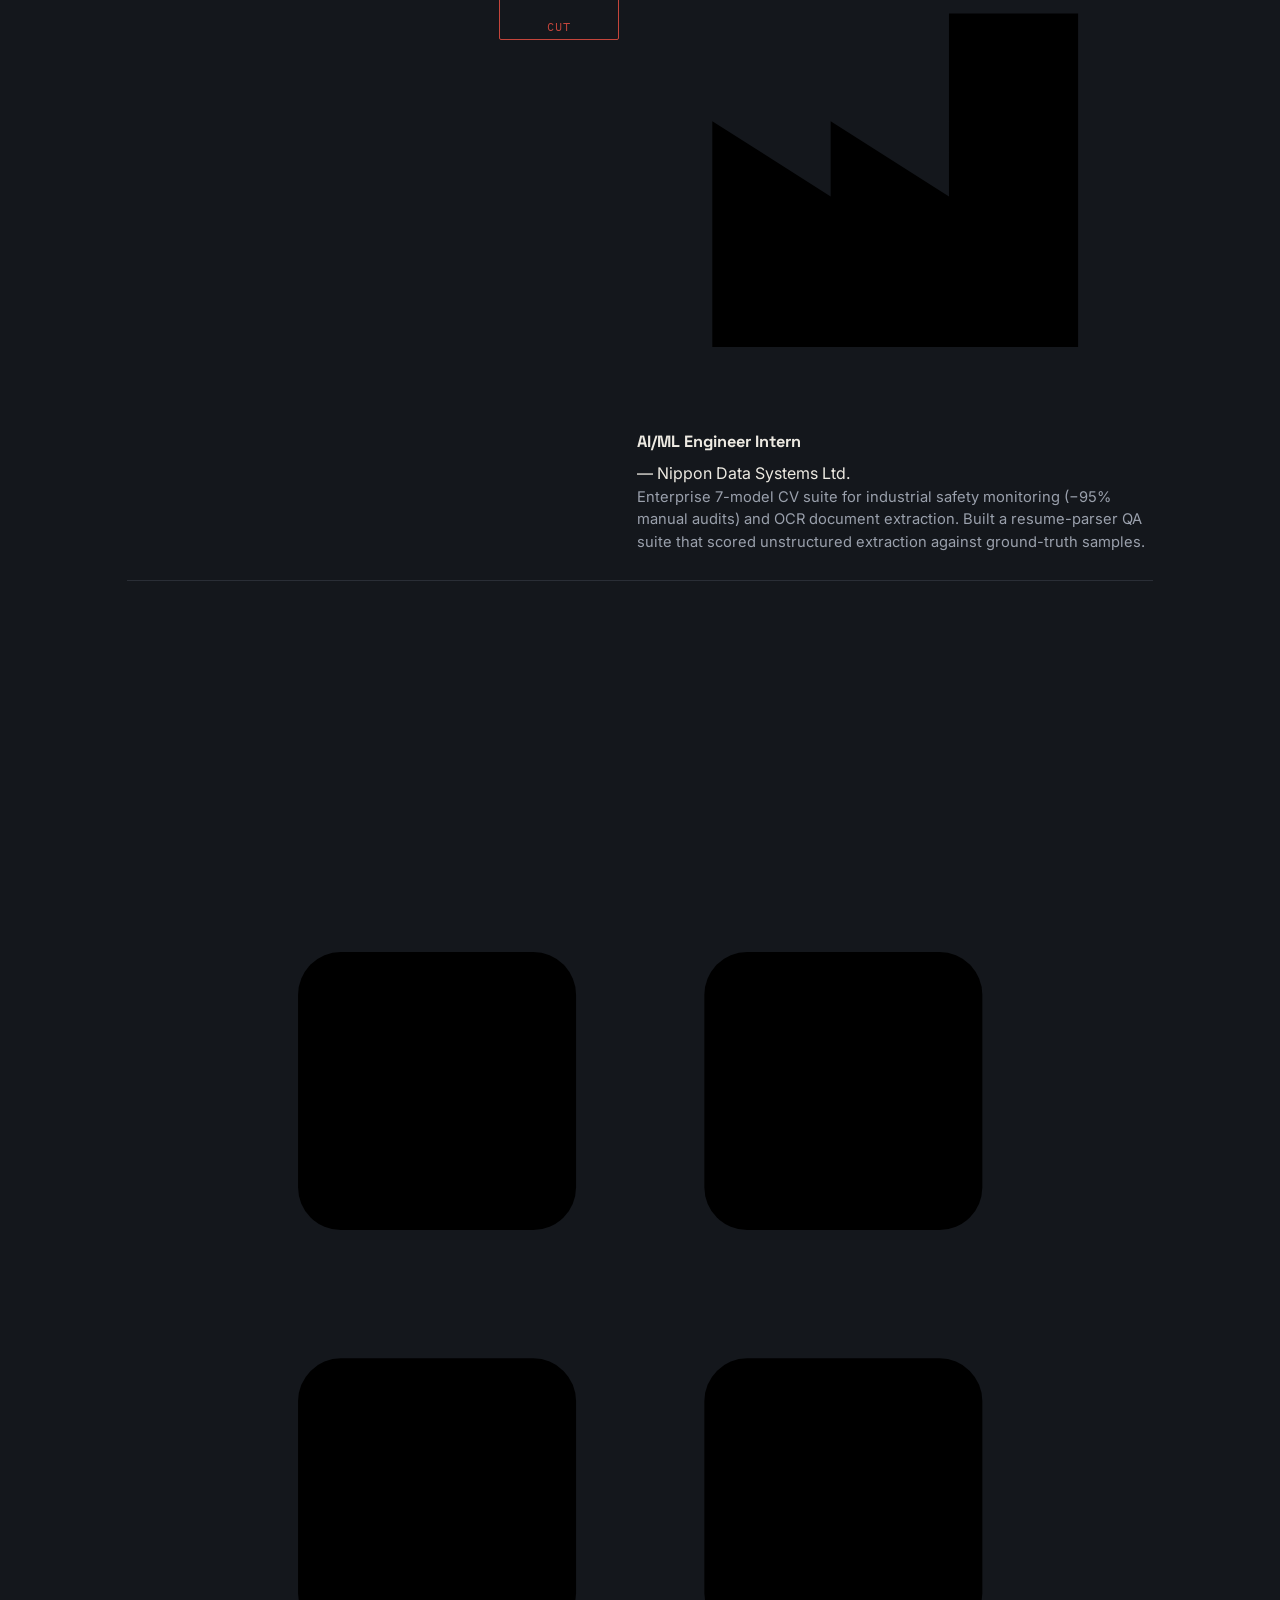
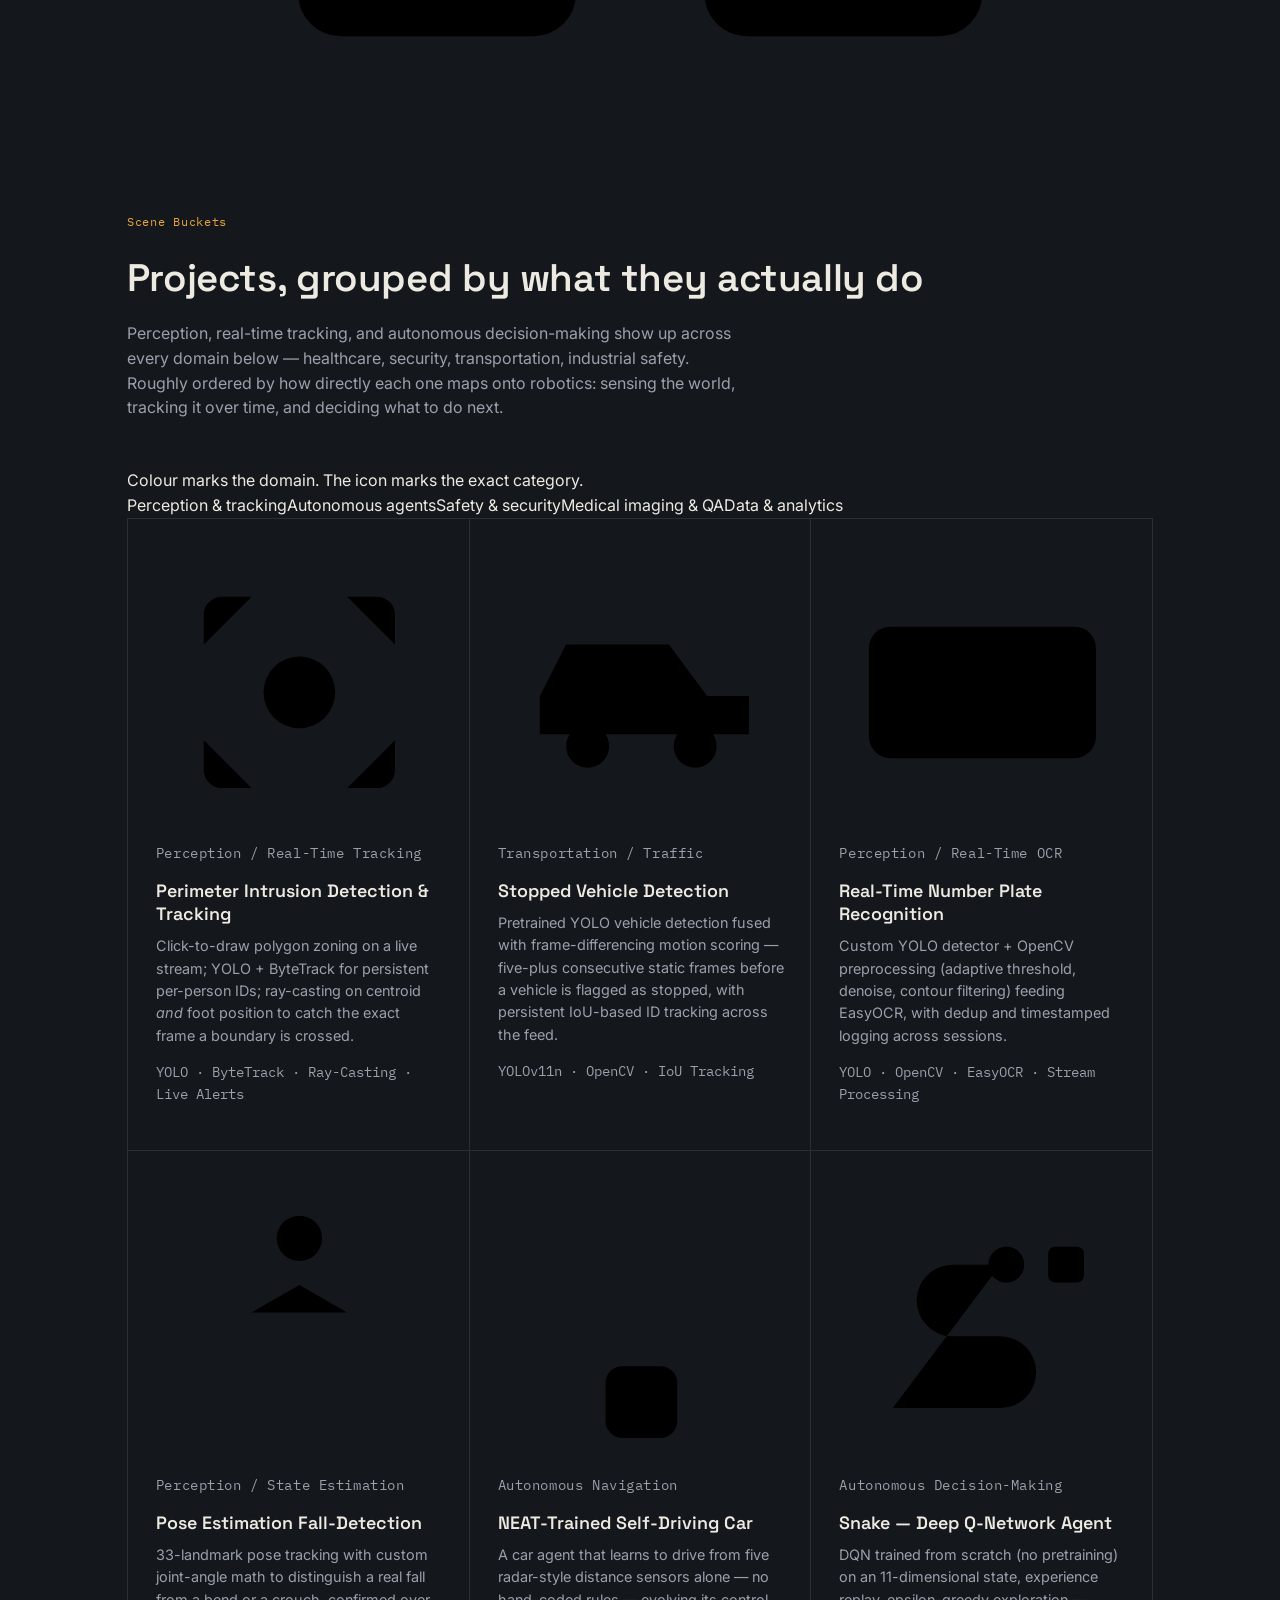
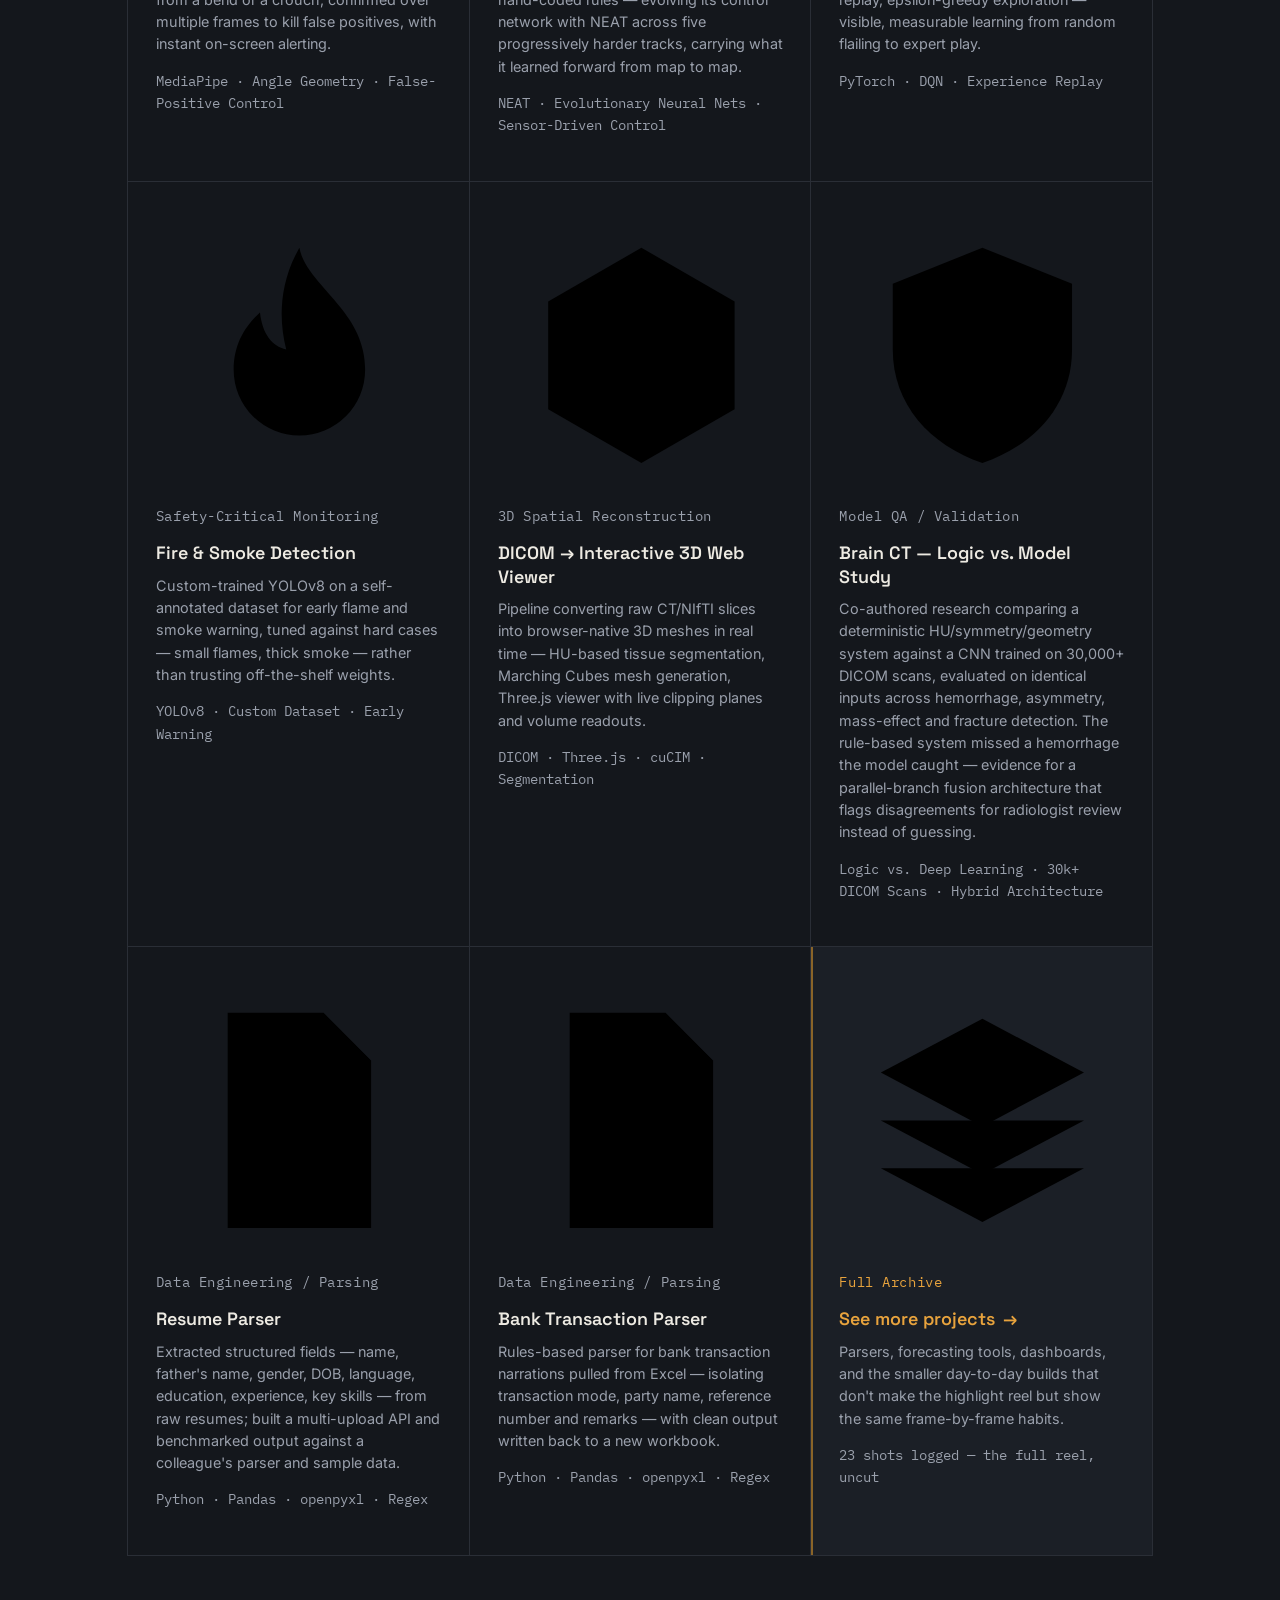
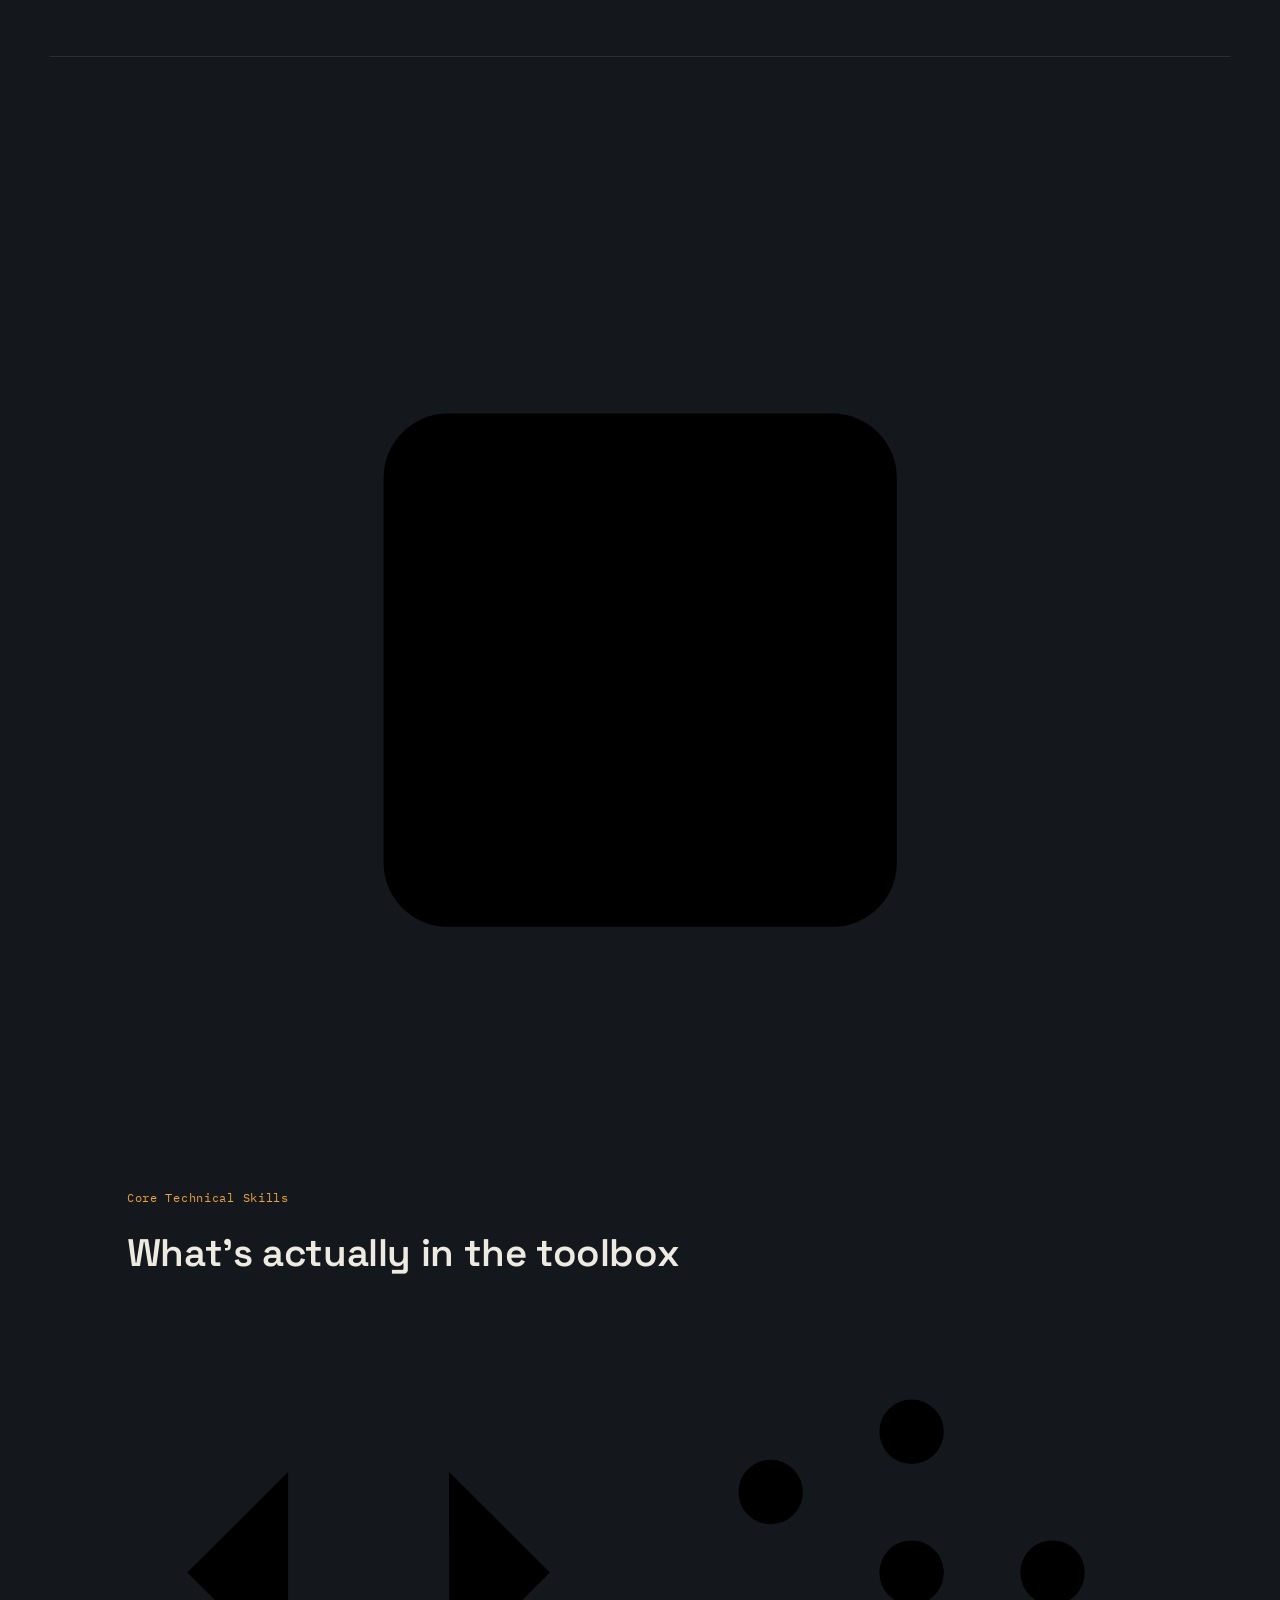
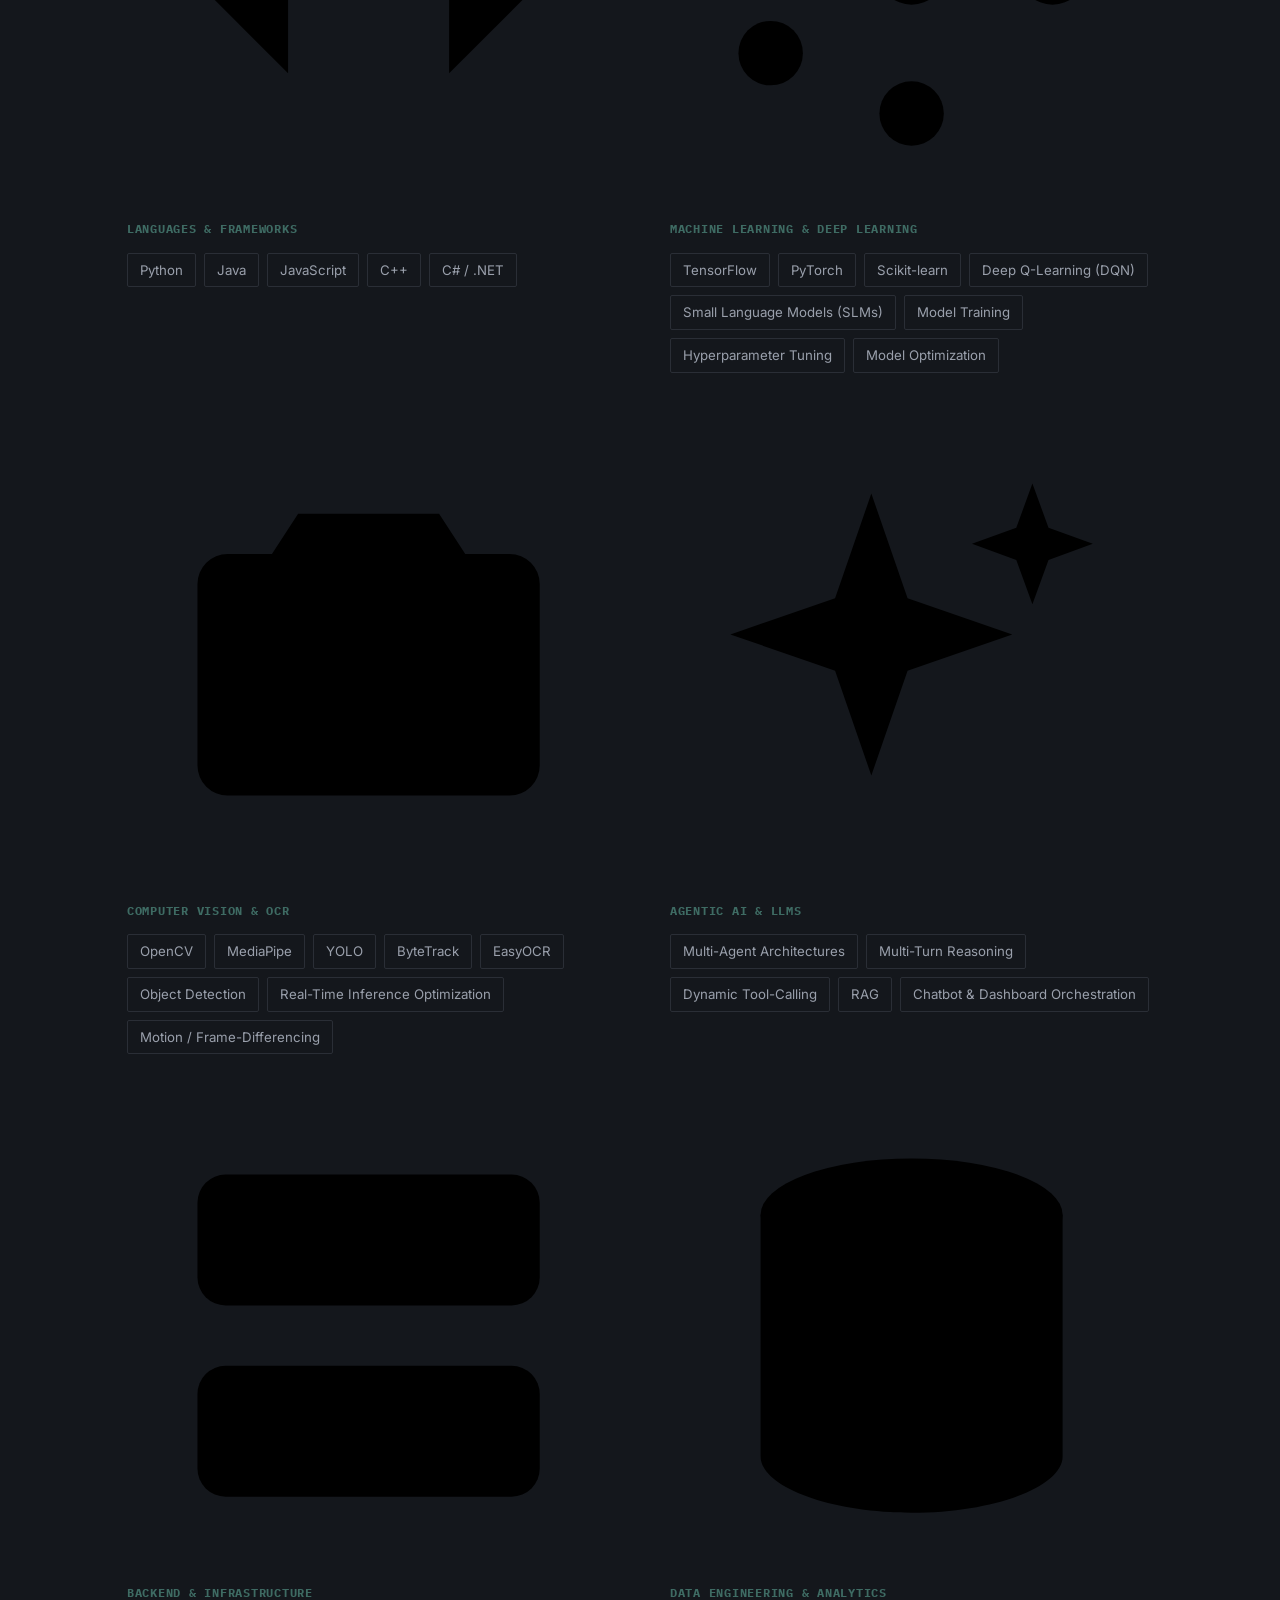
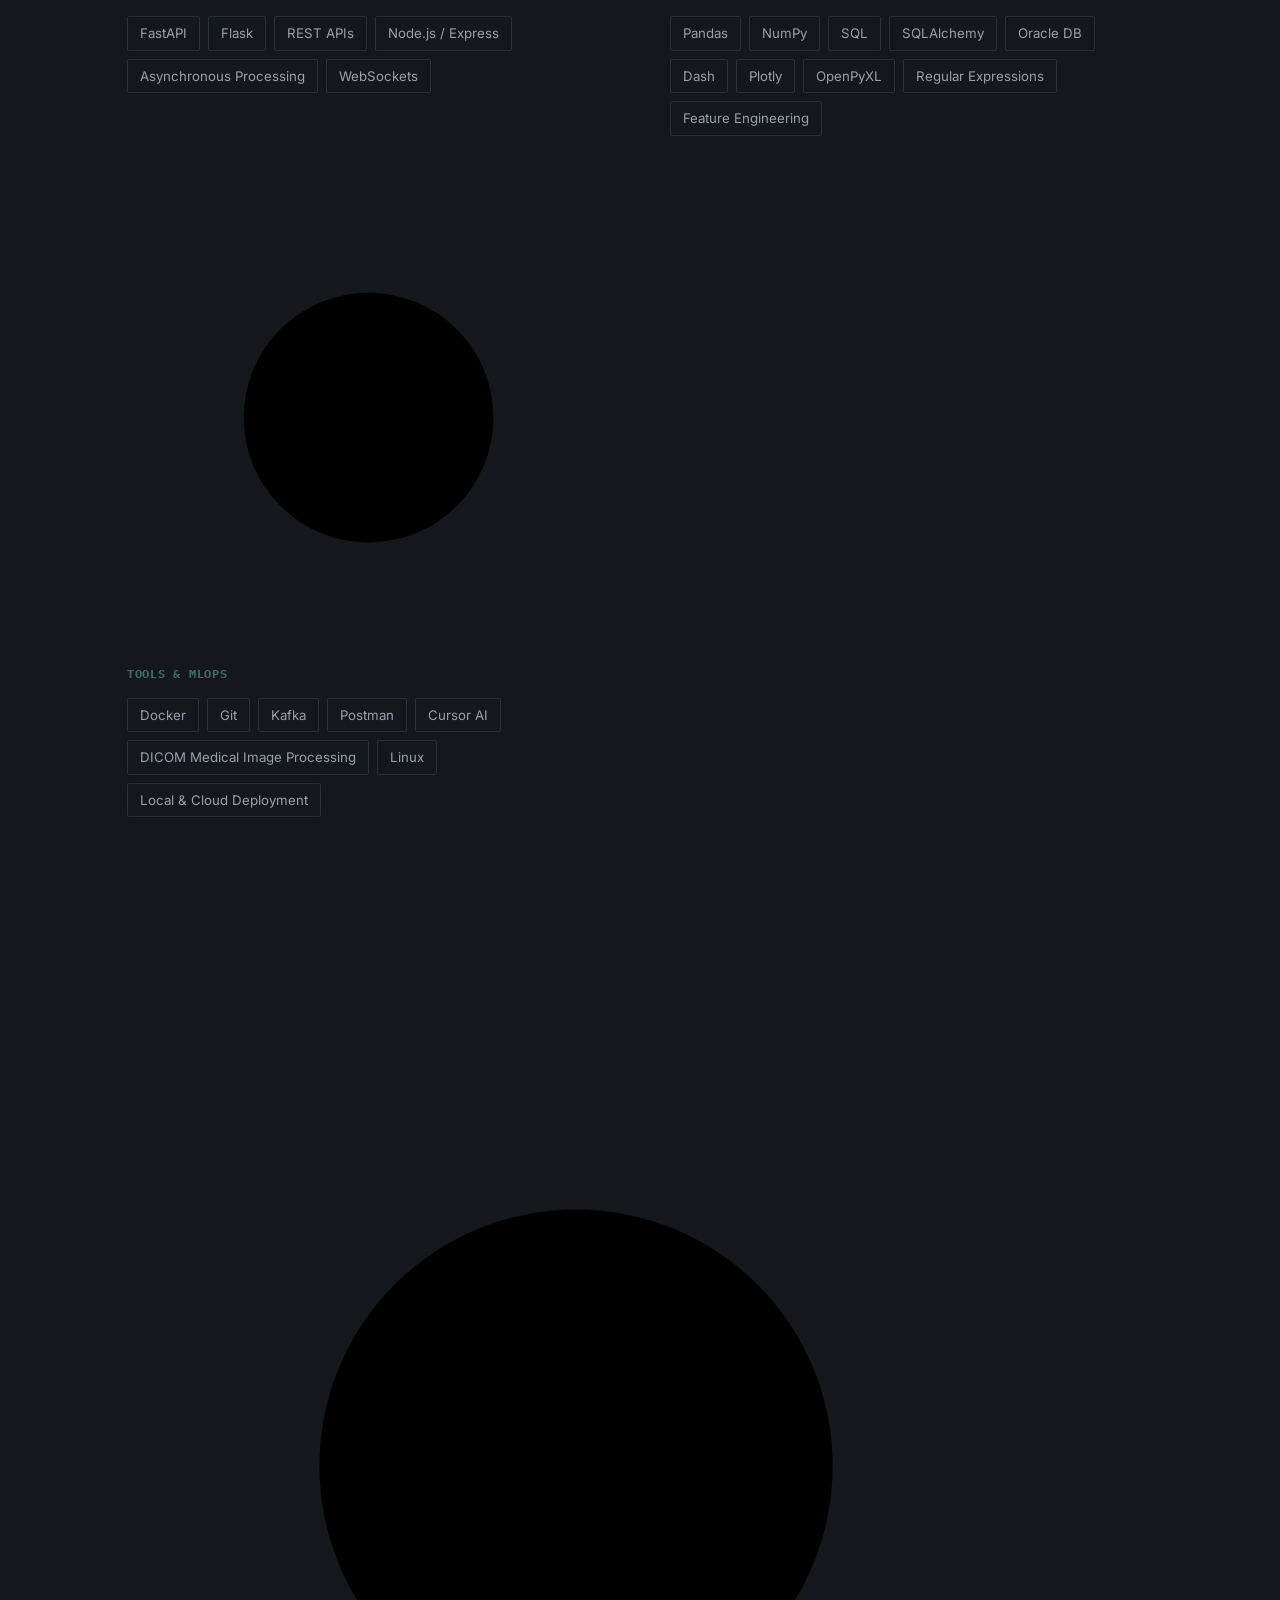
==== commit ec55ec5f: "version 1" ====
--- a/index.html
+++ b/index.html
@@ -7,6 +7,7 @@
 <link rel="preconnect" href="https://fonts.googleapis.com">
 <link rel="preconnect" href="https://fonts.gstatic.com" crossorigin>
 <link href="https://fonts.googleapis.com/css2?family=Space+Grotesk:wght@400;500;600;700&family=Inter:wght@400;500;600&family=IBM+Plex+Mono:wght@400;500;600&display=swap" rel="stylesheet">
+<script>document.documentElement.classList.add("js")</script>
 <link rel="stylesheet" href="style.css">
 </head>
 <body>
@@ -46,8 +47,8 @@
         any problem I take on, and it's exactly what I'm building toward next: perception and
         decision-making for systems that have to act on that judgment in the physical world.</p>
       <div class="hero-actions">
-        <a href="#contact" class="btn btn-primary">Get in touch</a>
-        <a href="https://linkedin.com/in/suryansh-singh-5857a0263" class="btn btn-ghost" target="_blank" rel="noopener">LinkedIn</a>
+        <a href="#contact" class="btn btn-primary"><span class="ic ic-sm" aria-hidden="true"><svg viewBox="0 0 24 24" focusable="false"><path class="k-diag" d="M22 2L11 13M22 2l-7 20-4-9-9-4z"/></svg></span>Get in touch</a>
+        <a href="https://linkedin.com/in/suryansh-singh-5857a0263" class="btn btn-ghost" target="_blank" rel="noopener"><span class="ic ic-sm" aria-hidden="true"><svg viewBox="0 0 24 24" focusable="false"><g class="k-bob"><rect x="3" y="3" width="18" height="18" rx="3"/><path d="M8 10.5V16M8 7.8v.01M12 16v-5.5M12 13c0-1.8 1.3-2.7 2.6-2.7S17 11.2 17 13v3"/></g></svg></span>LinkedIn</a>
       </div>
     </div>
 
@@ -67,10 +68,10 @@
   </div>
 
   <div class="hero-strip" aria-hidden="true">
-    <div class="frame-chip"></div><div class="frame-chip"></div><div class="frame-chip cut"></div>
-    <div class="frame-chip"></div><div class="frame-chip"></div><div class="frame-chip dissolve"></div>
+    <div class="frame-chip"></div><div class="frame-chip"></div><div class="frame-chip cut"><span class="ic ic-xs" aria-hidden="true"><svg viewBox="0 0 24 24" focusable="false"><g class="k-wig"><circle cx="6" cy="6" r="2.5"/><circle cx="6" cy="18" r="2.5"/><path d="M20 4L8.1 15.9M14.5 14.5L20 20M8.1 8.1L12 12"/></g></svg></span></div>
+    <div class="frame-chip"></div><div class="frame-chip"></div><div class="frame-chip dissolve"><span class="ic ic-xs" aria-hidden="true"><svg viewBox="0 0 24 24" focusable="false"><circle class="k-sxn" cx="9" cy="12" r="5.5"/><circle class="k-sx" cx="15" cy="12" r="5.5"/></svg></span></div>
     <div class="frame-chip"></div><div class="frame-chip"></div><div class="frame-chip"></div>
-    <div class="frame-chip cut"></div><div class="frame-chip"></div><div class="frame-chip"></div>
+    <div class="frame-chip cut"><span class="ic ic-xs" aria-hidden="true"><svg viewBox="0 0 24 24" focusable="false"><g class="k-wig"><circle cx="6" cy="6" r="2.5"/><circle cx="6" cy="18" r="2.5"/><path d="M20 4L8.1 15.9M14.5 14.5L20 20M8.1 8.1L12 12"/></g></svg></span></div><div class="frame-chip"></div><div class="frame-chip"></div>
   </div>
 </header>
 
@@ -78,22 +79,22 @@
 
   <!-- LOG LINE / SUMMARY -->
   <section id="log" class="section logline">
-    <p class="section-tag">Log Line</p>
+    <p class="section-tag"><span class="ic ic-sm" aria-hidden="true"><svg viewBox="0 0 24 24" focusable="false"><path d="M4 9.5h16V20H4z"/><path class="k-clap ol" d="M4 9.5V6l16-2v5.5z"/></svg></span>Log Line</p>
     <p class="big-statement">Real-time, high-throughput vision systems for hospitals,
       parking infrastructure, industrial floors and city streets — built with FastAPI,
       OpenCV and OCR pipelines, deployed to production, and stress-tested against
       thousands of ground-truth frames before anyone trusted them.</p>
     <div class="stat-row">
-      <div class="stat"><span class="num" data-value="30000" data-suffix="+">0</span><span class="label">CT scans reviewed for a logic-vs-model failure study</span></div>
-      <div class="stat"><span class="num" data-value="98.5" data-decimals="1" data-suffix="%">0</span><span class="label">recognition accuracy, real-time ANPR system</span></div>
-      <div class="stat"><span class="num" data-value="95" data-suffix="%">0</span><span class="label">reduction in manual safety audits, 7-model CV suite</span></div>
-      <div class="stat"><span class="num" data-value="70000" data-suffix="">0</span><span class="label">images auto-segmented per batch by a labeling engine I built</span></div>
+      <div class="stat" data-fam="medical"><span class="ic ic-lg" aria-hidden="true"><svg viewBox="0 0 24 24" focusable="false"><path class="k-redraw" d="M3 12h4l2.2-6 4.2 12 2.4-6H21"/></svg></span><span class="num" data-value="30000" data-suffix="+">0</span><span class="label">CT scans reviewed for a logic-vs-model failure study</span></div>
+      <div class="stat" data-fam="perception"><span class="ic ic-lg" aria-hidden="true"><svg viewBox="0 0 24 24" focusable="false"><circle cx="12" cy="12" r="9"/><circle cx="12" cy="12" r="5"/><circle class="fill k-pulse" cx="12" cy="12" r="1.6"/></svg></span><span class="num" data-value="98.5" data-decimals="1" data-suffix="%">0</span><span class="label">recognition accuracy, real-time ANPR system</span></div>
+      <div class="stat" data-fam="safety"><span class="ic ic-lg" aria-hidden="true"><svg viewBox="0 0 24 24" focusable="false"><path d="M3.5 7l6 6 4-4 7 7"/><path class="k-diagd" d="M16 16h4.5v-4.5"/></svg></span><span class="num" data-value="95" data-suffix="%">0</span><span class="label">reduction in manual safety audits, 7-model CV suite</span></div>
+      <div class="stat" data-fam="automation"><span class="ic ic-lg" aria-hidden="true"><svg viewBox="0 0 24 24" focusable="false"><rect x="3" y="4.5" width="18" height="15" rx="1.8"/><circle class="k-pulse" cx="8.5" cy="9.5" r="1.6"/><path class="k-bob" d="M3.5 17l5-4.5 4 3.5 3-2.5 5 4"/></svg></span><span class="num" data-value="70000" data-suffix="">0</span><span class="label">images auto-segmented per batch by a labeling engine I built</span></div>
     </div>
   </section>
 
   <!-- EDL -->
   <section id="edl" class="section">
-    <p class="section-tag">Edit Decision List</p>
+    <p class="section-tag"><span class="ic ic-sm" aria-hidden="true"><svg viewBox="0 0 24 24" focusable="false"><rect x="3" y="7.5" width="18" height="12.5" rx="1.8"/><path class="k-bob" d="M9 7.5V5.5A1.5 1.5 0 0 1 10.5 4h3A1.5 1.5 0 0 1 15 5.5v2"/><path d="M3 13h18"/></svg></span>Edit Decision List</p>
     <h2>Work Experience</h2>
     <p class="section-note">Logged like a cutting-room EDL — where each role started, ended,
       and what kind of transition it was.</p>
@@ -108,9 +109,9 @@
         <span class="c-tc">2026·06</span>
         <span class="c-tc">2026·09</span>
         <span class="c-dur">3mo</span>
-        <span class="c-trans cut">CUT</span>
+        <span class="c-trans cut"><span class="ic ic-xs" aria-hidden="true"><svg viewBox="0 0 24 24" focusable="false"><g class="k-wig"><circle cx="6" cy="6" r="2.5"/><circle cx="6" cy="18" r="2.5"/><path d="M20 4L8.1 15.9M14.5 14.5L20 20M8.1 8.1L12 12"/></g></svg></span>CUT</span>
         <div class="c-desc">
-          <strong>AI/ML Developer</strong> — Samarpan Hospital Pvt. Ltd.
+          <strong><span class="ic ic-job" style="--ic:var(--c-medical)" aria-hidden="true"><svg viewBox="0 0 24 24" focusable="false"><path class="k-pulse" d="M9 3.5h6v5.5h5.5v6H15v5.5H9V15H3.5V9H9z"/></svg></span>AI/ML Developer</strong> — Samarpan Hospital Pvt. Ltd.
           <p>Built 2D/3D DICOM pipelines (CT, MRI) from scratch for automated anomaly
             detection; backend logic, dashboards and cross-department notifications
             replacing manual hospital workflows.</p>
@@ -122,9 +123,9 @@
         <span class="c-tc">2026·01</span>
         <span class="c-tc">2026·06</span>
         <span class="c-dur">5mo</span>
-        <span class="c-trans dissolve">DISSOLVE</span>
+        <span class="c-trans dissolve"><span class="ic ic-xs" aria-hidden="true"><svg viewBox="0 0 24 24" focusable="false"><circle class="k-sxn" cx="9" cy="12" r="5.5"/><circle class="k-sx" cx="15" cy="12" r="5.5"/></svg></span>DISSOLVE</span>
         <div class="c-desc">
-          <strong>Lead AI/ML Developer</strong> — Parking POP (contract)
+          <strong><span class="ic ic-job" style="--ic:var(--c-perception)" aria-hidden="true"><svg viewBox="0 0 24 24" focusable="false"><rect x="3.5" y="3.5" width="17" height="17" rx="3"/><path class="k-redraw" d="M9.5 17V7.5h3.2a2.8 2.8 0 0 1 0 5.6H9.5"/></svg></span>Lead AI/ML Developer</strong> — Parking POP (contract)
           <p>Real-time vehicle detection &amp; ANPR integrated with government databases —
             98.5% recognition accuracy. Deployed an LLM support agent with dynamic
             tool-calling and strict edge-case validation for deterministic output.</p>
@@ -136,9 +137,9 @@
         <span class="c-tc">2025·10</span>
         <span class="c-tc">2026·01</span>
         <span class="c-dur">3mo</span>
-        <span class="c-trans dissolve">DISSOLVE</span>
+        <span class="c-trans dissolve"><span class="ic ic-xs" aria-hidden="true"><svg viewBox="0 0 24 24" focusable="false"><circle class="k-sxn" cx="9" cy="12" r="5.5"/><circle class="k-sx" cx="15" cy="12" r="5.5"/></svg></span>DISSOLVE</span>
         <div class="c-desc">
-          <strong>AI/ML Developer (Apprenticeship)</strong> — Avijo Healthcare Solutions
+          <strong><span class="ic ic-job" style="--ic:var(--c-automation)" aria-hidden="true"><svg viewBox="0 0 24 24" focusable="false"><path class="k-bob" d="M4 5.5A1.5 1.5 0 0 1 5.5 4h13A1.5 1.5 0 0 1 20 5.5v9a1.5 1.5 0 0 1-1.5 1.5H10l-4.5 4v-4H5.5A1.5 1.5 0 0 1 4 14.5z"/><path d="M8 8.5h8M8 11.5h5"/></svg></span>AI/ML Developer (Apprenticeship)</strong> — Avijo Healthcare Solutions
           <p>Agentic AI ecosystem with LLM-driven chatbots and dashboards, automating
             clinical data orchestration for 100+ daily physician queries; cut retrieval
             time 30%.</p>
@@ -150,9 +151,9 @@
         <span class="c-tc">2025·02</span>
         <span class="c-tc">2025·10</span>
         <span class="c-dur">8mo</span>
-        <span class="c-trans cut">CUT</span>
+        <span class="c-trans cut"><span class="ic ic-xs" aria-hidden="true"><svg viewBox="0 0 24 24" focusable="false"><g class="k-wig"><circle cx="6" cy="6" r="2.5"/><circle cx="6" cy="18" r="2.5"/><path d="M20 4L8.1 15.9M14.5 14.5L20 20M8.1 8.1L12 12"/></g></svg></span>CUT</span>
         <div class="c-desc">
-          <strong>AI/ML Engineer Intern</strong> — Nippon Data Systems Ltd.
+          <strong><span class="ic ic-job" style="--ic:var(--c-safety)" aria-hidden="true"><svg viewBox="0 0 24 24" focusable="false"><path d="M3.5 20.5V10l5.5 3.5V10l5.5 3.5V5h6v15.5z"/><path class="k-blink" d="M17.5 9v.01M17.5 12.5v.01M17.5 16v.01"/></svg></span>AI/ML Engineer Intern</strong> — Nippon Data Systems Ltd.
           <p>Enterprise 7-model CV suite for industrial safety monitoring (−95% manual
             audits) and OCR document extraction. Built a resume-parser QA suite that
             scored unstructured extraction against ground-truth samples.</p>
@@ -163,17 +164,19 @@
 
   <!-- SCENE BUCKETS -->
   <section id="buckets" class="section">
-    <p class="section-tag">Scene Buckets</p>
+    <p class="section-tag"><span class="ic ic-sm" aria-hidden="true"><svg viewBox="0 0 24 24" focusable="false"><rect class="k-pulse" style="--d:0" x="4" y="4" width="6.5" height="6.5" rx="1"/><rect class="k-pulse" style="--d:100" x="13.5" y="4" width="6.5" height="6.5" rx="1"/><rect class="k-pulse" style="--d:300" x="4" y="13.5" width="6.5" height="6.5" rx="1"/><rect class="k-pulse" style="--d:200" x="13.5" y="13.5" width="6.5" height="6.5" rx="1"/></svg></span>Scene Buckets</p>
     <h2>Projects, grouped by what they actually do</h2>
     <p class="section-note">Perception, real-time tracking, and autonomous decision-making show
       up across every domain below — healthcare, security, transportation, industrial safety.
       Roughly ordered by how directly each one maps onto robotics: sensing the world, tracking
       it over time, and deciding what to do next.</p>
 
+    <div class="legend" role="note" aria-label="Icon legend"><p class="legend-note">Colour marks the domain. The icon marks the exact category.</p><div class="legend-items"><span class="legend-item" data-fam="perception"><i></i>Perception &amp; tracking</span><span class="legend-item" data-fam="autonomy"><i></i>Autonomous agents</span><span class="legend-item" data-fam="safety"><i></i>Safety &amp; security</span><span class="legend-item" data-fam="medical"><i></i>Medical imaging &amp; QA</span><span class="legend-item" data-fam="data"><i></i>Data &amp; analytics</span></div></div>
+
     <div class="bucket-grid">
 
-      <article class="bucket">
-        <p class="bucket-cat">Perception / Real-Time Tracking</p>
+      <article class="bucket" data-fam="perception">
+        <div class="bucket-head"><span class="ic ic-badge" aria-hidden="true"><svg viewBox="0 0 24 24" focusable="false"><path d="M4 8V5.5A1.5 1.5 0 0 1 5.5 4H8M16 4h2.5A1.5 1.5 0 0 1 20 5.5V8M20 16v2.5a1.5 1.5 0 0 1-1.5 1.5H16M8 20H5.5A1.5 1.5 0 0 1 4 18.5V16"/><circle class="k-pulse" cx="12" cy="12" r="3"/><path d="M12 6.5V8M12 16v1.5M6.5 12H8M16 12h1.5"/></svg></span><p class="bucket-cat">Perception / Real-Time Tracking</p></div>
         <h3>Perimeter Intrusion Detection &amp; Tracking</h3>
         <p>Click-to-draw polygon zoning on a live stream; YOLO + ByteTrack for
           persistent per-person IDs; ray-casting on centroid <em>and</em> foot
@@ -181,8 +184,8 @@
         <p class="bucket-tags">YOLO · ByteTrack · Ray-Casting · Live Alerts</p>
       </article>
 
-      <article class="bucket">
-        <p class="bucket-cat">Transportation / Traffic</p>
+      <article class="bucket" data-fam="perception">
+        <div class="bucket-head"><span class="ic ic-badge" aria-hidden="true"><svg viewBox="0 0 24 24" focusable="false"><g class="k-sx"><path d="M3.5 15.5v-3.2l2.2-4.3h8.6l3.2 4.3H21v3.2"/><path d="M8 8v4.3M3.5 12.3h13.5M9.3 16.5h5.4"/><circle cx="7.5" cy="16.5" r="1.8"/><circle cx="16.5" cy="16.5" r="1.8"/></g><path d="M2 20.5h20"/></svg></span><p class="bucket-cat">Transportation / Traffic</p></div>
         <h3>Stopped Vehicle Detection</h3>
         <p>Pretrained YOLO vehicle detection fused with frame-differencing motion
           scoring — five-plus consecutive static frames before a vehicle is flagged
@@ -190,8 +193,8 @@
         <p class="bucket-tags">YOLOv11n · OpenCV · IoU Tracking</p>
       </article>
 
-      <article class="bucket">
-        <p class="bucket-cat">Perception / Real-Time OCR</p>
+      <article class="bucket" data-fam="perception">
+        <div class="bucket-head"><span class="ic ic-badge" aria-hidden="true"><svg viewBox="0 0 24 24" focusable="false"><rect x="2.5" y="6.5" width="19" height="11" rx="1.8"/><path d="M6.5 12h2M11 12h2M15.5 12h2"/><path class="k-scanx" d="M12 4.5v15"/></svg></span><p class="bucket-cat">Perception / Real-Time OCR</p></div>
         <h3>Real-Time Number Plate Recognition</h3>
         <p>Custom YOLO detector + OpenCV preprocessing (adaptive threshold, denoise,
           contour filtering) feeding EasyOCR, with dedup and timestamped logging
@@ -199,8 +202,8 @@
         <p class="bucket-tags">YOLO · OpenCV · EasyOCR · Stream Processing</p>
       </article>
 
-      <article class="bucket">
-        <p class="bucket-cat">Perception / State Estimation</p>
+      <article class="bucket" data-fam="perception">
+        <div class="bucket-head"><span class="ic ic-badge" aria-hidden="true"><svg viewBox="0 0 24 24" focusable="false"><g class="k-fall ob"><circle cx="12" cy="4.8" r="1.9"/><path d="M12 8.2v6M8 11l4-2.3 4 2.3M12 14.2l-3 6M12 14.2l3 6"/></g><path d="M5 21h14"/></svg></span><p class="bucket-cat">Perception / State Estimation</p></div>
         <h3>Pose Estimation Fall-Detection</h3>
         <p>33-landmark pose tracking with custom joint-angle math to distinguish a
           real fall from a bend or a crouch, confirmed over multiple frames to kill
@@ -208,8 +211,8 @@
         <p class="bucket-tags">MediaPipe · Angle Geometry · False-Positive Control</p>
       </article>
 
-      <article class="bucket">
-        <p class="bucket-cat">Autonomous Navigation</p>
+      <article class="bucket" data-fam="autonomy">
+        <div class="bucket-head"><span class="ic ic-badge" aria-hidden="true"><svg viewBox="0 0 24 24" focusable="false"><path class="k-blink" style="--d:0" d="M12 14.5L3.5 8"/><path class="k-blink" style="--d:90" d="M12 14.5L7 5.5"/><path class="k-blink" style="--d:180" d="M12 14.5V4.5"/><path class="k-blink" style="--d:270" d="M12 14.5l5-9"/><path class="k-blink" style="--d:360" d="M12 14.5L20.5 8"/><rect x="9" y="15.5" width="6" height="6" rx="1.4"/></svg></span><p class="bucket-cat">Autonomous Navigation</p></div>
         <h3>NEAT-Trained Self-Driving Car</h3>
         <p>A car agent that learns to drive from five radar-style distance sensors
           alone — no hand-coded rules — evolving its control network with NEAT
@@ -218,8 +221,8 @@
         <p class="bucket-tags">NEAT · Evolutionary Neural Nets · Sensor-Driven Control</p>
       </article>
 
-      <article class="bucket">
-        <p class="bucket-cat">Autonomous Decision-Making</p>
+      <article class="bucket" data-fam="autonomy">
+        <div class="bucket-head"><span class="ic ic-badge" aria-hidden="true"><svg viewBox="0 0 24 24" focusable="false"><path d="M4.5 19h9a3 3 0 0 0 0-6h-4a3 3 0 0 1 0-6h4"/><circle class="fill k-bob" cx="14" cy="7" r="1.5"/><rect class="k-pulse" x="17.5" y="5.5" width="3" height="3" rx=".6"/></svg></span><p class="bucket-cat">Autonomous Decision-Making</p></div>
         <h3>Snake — Deep Q-Network Agent</h3>
         <p>DQN trained from scratch (no pretraining) on an 11-dimensional state,
           experience replay, epsilon-greedy exploration — visible, measurable
@@ -227,8 +230,8 @@
         <p class="bucket-tags">PyTorch · DQN · Experience Replay</p>
       </article>
 
-      <article class="bucket">
-        <p class="bucket-cat">Safety-Critical Monitoring</p>
+      <article class="bucket" data-fam="safety">
+        <div class="bucket-head"><span class="ic ic-badge" aria-hidden="true"><svg viewBox="0 0 24 24" focusable="false"><g class="k-flick ob"><path d="M12 3c.6 3.2 5.5 5.2 5.5 10.2a5.5 5.5 0 0 1-11 0c0-2.2 1-3.7 2.2-4.8.2 1.8 1 2.8 2.2 3.1C10.2 8.8 10.4 5.8 12 3z"/></g><path class="k-bob" d="M10.2 16.2a2 2 0 0 0 3.6 0c0-1.2-1-1.8-1.8-3-.8 1.2-1.8 1.8-1.8 3z"/></svg></span><p class="bucket-cat">Safety-Critical Monitoring</p></div>
         <h3>Fire &amp; Smoke Detection</h3>
         <p>Custom-trained YOLOv8 on a self-annotated dataset for early flame and
           smoke warning, tuned against hard cases — small flames, thick smoke —
@@ -236,8 +239,8 @@
         <p class="bucket-tags">YOLOv8 · Custom Dataset · Early Warning</p>
       </article>
 
-      <article class="bucket">
-        <p class="bucket-cat">3D Spatial Reconstruction</p>
+      <article class="bucket" data-fam="medical">
+        <div class="bucket-head"><span class="ic ic-badge" aria-hidden="true"><svg viewBox="0 0 24 24" focusable="false"><g class="k-rot120 vb"><path d="M12 3l7.8 4.5v9L12 21l-7.8-4.5v-9z"/><path d="M12 12l7.8-4.5M12 12v9M12 12L4.2 7.5"/></g></svg></span><p class="bucket-cat">3D Spatial Reconstruction</p></div>
         <h3>DICOM → Interactive 3D Web Viewer</h3>
         <p>Pipeline converting raw CT/NIfTI slices into browser-native 3D meshes in
           real time — HU-based tissue segmentation, Marching Cubes mesh generation,
@@ -245,8 +248,8 @@
         <p class="bucket-tags">DICOM · Three.js · cuCIM · Segmentation</p>
       </article>
 
-      <article class="bucket">
-        <p class="bucket-cat">Model QA / Validation</p>
+      <article class="bucket" data-fam="medical">
+        <div class="bucket-head"><span class="ic ic-badge" aria-hidden="true"><svg viewBox="0 0 24 24" focusable="false"><path d="M12 3l7.5 3v5.5c0 4.6-3.1 8-7.5 9.5-4.4-1.5-7.5-4.9-7.5-9.5V6z"/><path class="k-redraw" d="M8.8 12l2.2 2.2 4.2-4.4"/></svg></span><p class="bucket-cat">Model QA / Validation</p></div>
         <h3>Brain CT — Logic vs. Model Study</h3>
         <p>Co-authored research comparing a deterministic HU/symmetry/geometry system
           against a CNN trained on 30,000+ DICOM scans, evaluated on identical inputs
@@ -257,8 +260,8 @@
         <p class="bucket-tags">Logic vs. Deep Learning · 30k+ DICOM Scans · Hybrid Architecture</p>
       </article>
 
-      <article class="bucket">
-        <p class="bucket-cat">Data Engineering / Parsing</p>
+      <article class="bucket" data-fam="data">
+        <div class="bucket-head"><span class="ic ic-badge" aria-hidden="true"><svg viewBox="0 0 24 24" focusable="false"><path d="M6 3h8l4 4v14H6z"/><path d="M14 3v4h4"/><path class="k-type ol" style="--d:0" d="M9 12h6"/><path class="k-type ol" style="--d:130" d="M9 15.5h6"/><path class="k-type ol" style="--d:260" d="M9 19h3.5"/></svg></span><p class="bucket-cat">Data Engineering / Parsing</p></div>
         <h3>Resume Parser</h3>
         <p>Extracted structured fields — name, father's name, gender, DOB, language,
           education, experience, key skills — from raw resumes; built a multi-upload
@@ -266,8 +269,8 @@
         <p class="bucket-tags">Python · Pandas · openpyxl · Regex</p>
       </article>
 
-      <article class="bucket">
-        <p class="bucket-cat">Data Engineering / Parsing</p>
+      <article class="bucket" data-fam="data">
+        <div class="bucket-head"><span class="ic ic-badge" aria-hidden="true"><svg viewBox="0 0 24 24" focusable="false"><path d="M6 3h8l4 4v14H6z"/><path d="M14 3v4h4"/><path class="k-type ol" style="--d:0" d="M9 12h6"/><path class="k-type ol" style="--d:130" d="M9 15.5h6"/><path class="k-type ol" style="--d:260" d="M9 19h3.5"/></svg></span><p class="bucket-cat">Data Engineering / Parsing</p></div>
         <h3>Bank Transaction Parser</h3>
         <p>Rules-based parser for bank transaction narrations pulled from Excel —
           isolating transaction mode, party name, reference number and remarks — with
@@ -275,8 +278,8 @@
         <p class="bucket-tags">Python · Pandas · openpyxl · Regex</p>
       </article>
 
-      <a class="bucket bucket-more" href="projects.html">
-        <p class="bucket-cat">Full Archive</p>
+      <a class="bucket bucket-more" href="projects.html" data-fam="perception">
+        <div class="bucket-head"><span class="ic ic-badge" aria-hidden="true"><svg viewBox="0 0 24 24" focusable="false"><path class="k-bob" style="--d:0" d="M12 3.5l8.5 4.5-8.5 4.5L3.5 8z"/><path class="k-bob" style="--d:100" d="M3.5 12l8.5 4.5 8.5-4.5"/><path class="k-bob" style="--d:200" d="M3.5 16l8.5 4.5 8.5-4.5"/></svg></span><p class="bucket-cat">Full Archive</p></div>
         <h3>See more projects <span class="arrow">→</span></h3>
         <p>Parsers, forecasting tools, dashboards, and the smaller day-to-day
           builds that don't make the highlight reel but show the same
@@ -290,19 +293,19 @@
   <!-- FRAME BY FRAME -->
   <!-- CORE TECHNICAL SKILLS -->
   <section id="skills" class="section skills">
-    <p class="section-tag">Core Technical Skills</p>
+    <p class="section-tag"><span class="ic ic-sm" aria-hidden="true"><svg viewBox="0 0 24 24" focusable="false"><rect x="6" y="6" width="12" height="12" rx="1.5"/><rect class="k-pulse" x="9.5" y="9.5" width="5" height="5" rx=".8"/><path d="M9 3v3M15 3v3M9 18v3M15 18v3M3 9h3M3 15h3M18 9h3M18 15h3"/></svg></span>Core Technical Skills</p>
     <h2>What's actually in the toolbox</h2>
 
     <div class="skills-grid">
       <div class="skill-group">
-        <h4>Languages &amp; Frameworks</h4>
+        <h4><span class="ic ic-md" style="--ic:var(--c-neutral)" aria-hidden="true"><svg viewBox="0 0 24 24" focusable="false"><path class="k-sxn" d="M8 7l-5 5 5 5"/><path class="k-sx" d="M16 7l5 5-5 5"/><path d="M13.5 5l-3 14"/></svg></span>Languages &amp; Frameworks</h4>
         <div class="chips">
           <span>Python</span><span>Java</span><span>JavaScript</span><span>C++</span><span>C# / .NET</span>
         </div>
       </div>
 
       <div class="skill-group">
-        <h4>Machine Learning &amp; Deep Learning</h4>
+        <h4><span class="ic ic-md" style="--ic:var(--c-autonomy)" aria-hidden="true"><svg viewBox="0 0 24 24" focusable="false"><path d="M6.7 7.3L10.3 5.7M6.6 8.9l3.8 2.2M6.6 15.1l3.8-2.2M6.7 16.7l3.6 1.6M13.3 6.3l4.4 4.4M13.8 12h3.4M13.3 17.7l4.4-4.4"/><circle cx="5" cy="8" r="1.6"/><circle cx="5" cy="16" r="1.6"/><circle class="k-pulse" style="--d:0" cx="12" cy="5" r="1.6"/><circle class="k-pulse" style="--d:120" cx="12" cy="12" r="1.6"/><circle class="k-pulse" style="--d:240" cx="12" cy="19" r="1.6"/><circle class="k-pulse" style="--d:360" cx="19" cy="12" r="1.6"/></svg></span>Machine Learning &amp; Deep Learning</h4>
         <div class="chips">
           <span>TensorFlow</span><span>PyTorch</span><span>Scikit-learn</span><span>Deep Q-Learning (DQN)</span>
           <span>Small Language Models (SLMs)</span><span>Model Training</span><span>Hyperparameter Tuning</span>
@@ -311,7 +314,7 @@
       </div>
 
       <div class="skill-group">
-        <h4>Computer Vision &amp; OCR</h4>
+        <h4><span class="ic ic-md" style="--ic:var(--c-perception)" aria-hidden="true"><svg viewBox="0 0 24 24" focusable="false"><path d="M3.5 8.5A1.5 1.5 0 0 1 5 7h2.2l1.3-2h7l1.3 2H19a1.5 1.5 0 0 1 1.5 1.5v9A1.5 1.5 0 0 1 19 19H5a1.5 1.5 0 0 1-1.5-1.5z"/><circle class="k-pulse" cx="12" cy="13" r="3.2"/></svg></span>Computer Vision &amp; OCR</h4>
         <div class="chips">
           <span>OpenCV</span><span>MediaPipe</span><span>YOLO</span><span>ByteTrack</span><span>EasyOCR</span>
           <span>Object Detection</span><span>Real-Time Inference Optimization</span><span>Motion / Frame-Differencing</span>
@@ -319,7 +322,7 @@
       </div>
 
       <div class="skill-group">
-        <h4>Agentic AI &amp; LLMs</h4>
+        <h4><span class="ic ic-md" style="--ic:var(--c-automation)" aria-hidden="true"><svg viewBox="0 0 24 24" focusable="false"><path class="k-rot90" d="M10 4l1.8 5.2L17 11l-5.2 1.8L10 18l-1.8-5.2L3 11l5.2-1.8z"/><path class="k-pulse" d="M18 3.5l.8 2.2 2.2.8-2.2.8-.8 2.2-.8-2.2-2.2-.8 2.2-.8z"/></svg></span>Agentic AI &amp; LLMs</h4>
         <div class="chips">
           <span>Multi-Agent Architectures</span><span>Multi-Turn Reasoning</span><span>Dynamic Tool-Calling</span>
           <span>RAG</span><span>Chatbot &amp; Dashboard Orchestration</span>
@@ -327,7 +330,7 @@
       </div>
 
       <div class="skill-group">
-        <h4>Backend &amp; Infrastructure</h4>
+        <h4><span class="ic ic-md" style="--ic:var(--c-neutral)" aria-hidden="true"><svg viewBox="0 0 24 24" focusable="false"><rect x="3.5" y="4" width="17" height="6.5" rx="1.4"/><rect x="3.5" y="13.5" width="17" height="6.5" rx="1.4"/><circle class="fill k-blink" style="--d:0" cx="7.5" cy="7.25" r=".9"/><circle class="fill k-blink" style="--d:180" cx="7.5" cy="16.75" r=".9"/><path d="M12 7.25h5M12 16.75h5"/></svg></span>Backend &amp; Infrastructure</h4>
         <div class="chips">
           <span>FastAPI</span><span>Flask</span><span>REST APIs</span><span>Node.js / Express</span>
           <span>Asynchronous Processing</span><span>WebSockets</span>
@@ -335,7 +338,7 @@
       </div>
 
       <div class="skill-group">
-        <h4>Data Engineering &amp; Analytics</h4>
+        <h4><span class="ic ic-md" style="--ic:var(--c-data)" aria-hidden="true"><svg viewBox="0 0 24 24" focusable="false"><ellipse class="k-bob" cx="12" cy="6" rx="7.5" ry="2.8"/><path d="M4.5 6v6c0 1.5 3.4 2.8 7.5 2.8s7.5-1.3 7.5-2.8V6M4.5 12v6c0 1.5 3.4 2.8 7.5 2.8s7.5-1.3 7.5-2.8v-6"/></svg></span>Data Engineering &amp; Analytics</h4>
         <div class="chips">
           <span>Pandas</span><span>NumPy</span><span>SQL</span><span>SQLAlchemy</span><span>Oracle DB</span>
           <span>Dash</span><span>Plotly</span><span>OpenPyXL</span><span>Regular Expressions</span><span>Feature Engineering</span>
@@ -343,7 +346,7 @@
       </div>
 
       <div class="skill-group">
-        <h4>Tools &amp; MLOps</h4>
+        <h4><span class="ic ic-md" style="--ic:var(--c-neutral)" aria-hidden="true"><svg viewBox="0 0 24 24" focusable="false"><g class="k-rot45 vb"><circle cx="12" cy="12" r="3"/><circle cx="12" cy="12" r="6.2"/><path d="M12 2.5v3.3M12 18.2v3.3M2.5 12h3.3M18.2 12h3.3M5.3 5.3l2.3 2.3M16.4 16.4l2.3 2.3M5.3 18.7l2.3-2.3M16.4 7.6l2.3-2.3"/></g></svg></span>Tools &amp; MLOps</h4>
         <div class="chips">
           <span>Docker</span><span>Git</span><span>Kafka</span><span>Postman</span><span>Cursor AI</span>
           <span>DICOM Medical Image Processing</span><span>Linux</span><span>Local &amp; Cloud Deployment</span>
@@ -353,7 +356,7 @@
   </section>
 
   <section id="detail" class="section detail">
-    <p class="section-tag">Frame-by-Frame</p>
+    <p class="section-tag"><span class="ic ic-sm" aria-hidden="true"><svg viewBox="0 0 24 24" focusable="false"><g class="k-wig"><circle cx="10.5" cy="10.5" r="6"/><path d="M15 15l5.5 5.5"/></g></svg></span>Frame-by-Frame</p>
     <h2>Why the subtle cue matters</h2>
     <p class="section-note">The hard part of any perception system is never the obvious case —
       it's the pan that isn't a shot change, the fall that's actually a crouch, the drift that
@@ -363,28 +366,28 @@
 
     <div class="evidence-list">
       <div class="evidence">
-        <span class="ev-mark">01</span>
+        <span class="ev-mark"><span class="ic ic-lg" style="--ic:var(--c-medical)" aria-hidden="true"><svg viewBox="0 0 24 24" focusable="false"><rect x="5" y="4.5" width="14" height="16.5" rx="1.8"/><path d="M9 4.5V3h6v1.5"/><path class="k-redraw" d="M8.8 13l2.3 2.3 4.2-4.6"/></svg></span></span>
         <p><strong>Built the ground-truth scoring, not just the model.</strong> The resume-parser
           project at Nippon Data Systems included an automated validation suite that
           continuously benchmarked extraction output against ground-truth samples — the
           discipline that keeps any perception pipeline honest once it leaves the notebook.</p>
       </div>
       <div class="evidence">
-        <span class="ev-mark">02</span>
+        <span class="ev-mark"><span class="ic ic-lg" style="--ic:var(--c-medical)" aria-hidden="true"><svg viewBox="0 0 24 24" focusable="false"><path d="M4.5 16a8 8 0 1 1 15 0"/><path class="k-needle ol" d="M12 14l3.5-4.5"/><circle class="fill" cx="12" cy="14" r="1.3"/><path d="M3 19.5h18"/></svg></span></span>
         <p><strong>Mapped exact failure thresholds, not vague ones.</strong> The Brain CT study
           didn't stop at "the model is usually right" — it logged precisely which finding type
           broke which system, on the same scan, and proposed a conflict-flagging layer instead
           of a blind prediction.</p>
       </div>
       <div class="evidence">
-        <span class="ev-mark">03</span>
+        <span class="ev-mark"><span class="ic ic-lg" style="--ic:var(--c-perception)" aria-hidden="true"><svg viewBox="0 0 24 24" focusable="false"><circle cx="6" cy="18" r="2"/><circle class="k-pulse" cx="18" cy="4" r="2"/><path d="M8 18h6a3.5 3.5 0 0 0 0-7h-4a3.5 3.5 0 0 1 0-7h6"/></svg></span></span>
         <p><strong>Track state, not just position.</strong> Perimeter and stopped-vehicle systems
           both needed persistent IDs held across frames and motion measured over 5+ consecutive
           frames before calling a state change — the same restraint any real-time system needs
           before committing to a decision, whether it's watching a doorway or an actuator.</p>
       </div>
       <div class="evidence">
-        <span class="ev-mark">04</span>
+        <span class="ev-mark"><span class="ic ic-lg" style="--ic:var(--c-automation)" aria-hidden="true"><svg viewBox="0 0 24 24" focusable="false"><g class="k-wig"><path d="M20.6 13.4l-7.2 7.2a1.5 1.5 0 0 1-2.1 0L3.5 12.8V4.5a1 1 0 0 1 1-1h8.3l7.8 7.8a1.5 1.5 0 0 1 0 2.1z"/><circle cx="8" cy="8" r="1.3"/></g></svg></span></span>
         <p><strong>Built the data-labeling engine, not just consumed one.</strong> Polygon
           drawing on canvas, boundary math, batch throughput at 70k images/hour — the same
           infrastructure that feeds training data to any perception model, whatever it's
@@ -398,15 +401,15 @@
 <!-- CONTACT -->
 <footer id="contact" class="footer">
   <div class="footer-top">
-    <p class="section-tag light">Roll Credits</p>
+    <p class="section-tag light"><span class="ic ic-sm" aria-hidden="true"><svg viewBox="0 0 24 24" focusable="false"><circle cx="12" cy="12" r="9"/><path class="k-sx" d="M10.5 8.5l5 3.5-5 3.5z"/></svg></span>Roll Credits</p>
     <h2>Let's talk shot boundaries.</h2>
     <p class="footer-note">Available full-time, ready to interview, short notice period.
       Based in Uttar Pradesh, India — comfortable working async against PST hours.</p>
   </div>
   <div class="footer-links">
-    <a href="mailto:suruswork395@gmail.com">suruswork395@gmail.com</a>
-    <a href="tel:+918933996581">+91 89339 96581</a>
-    <a href="https://linkedin.com/in/suryansh-singh-5857a0263" target="_blank" rel="noopener">linkedin.com/in/suryansh-singh</a>
+    <a href="mailto:suruswork395@gmail.com"><span class="ic ic-sm" aria-hidden="true"><svg viewBox="0 0 24 24" focusable="false"><g class="k-bob"><rect x="3" y="6" width="18" height="13" rx="1.8"/><path d="M3.5 7.5l8.5 6 8.5-6"/></g><circle class="fill k-pulse" cx="20" cy="5.5" r="2"/></svg></span>suruswork395@gmail.com</a>
+    <a href="tel:+918933996581"><span class="ic ic-sm" aria-hidden="true"><svg viewBox="0 0 24 24" focusable="false"><path class="k-wig" d="M22 16.92v3a2 2 0 0 1-2.18 2 19.79 19.79 0 0 1-8.63-3.07 19.5 19.5 0 0 1-6-6 19.79 19.79 0 0 1-3.07-8.67A2 2 0 0 1 4.11 2h3a2 2 0 0 1 2 1.72 12.84 12.84 0 0 0 .7 2.81 2 2 0 0 1-.45 2.11L8.09 9.91a16 16 0 0 0 6 6l1.27-1.27a2 2 0 0 1 2.11-.45 12.84 12.84 0 0 0 2.81.7A2 2 0 0 1 22 16.92z"/></svg></span>+91 89339 96581</a>
+    <a href="https://linkedin.com/in/suryansh-singh-5857a0263" target="_blank" rel="noopener"><span class="ic ic-sm" aria-hidden="true"><svg viewBox="0 0 24 24" focusable="false"><g class="k-bob"><rect x="3" y="3" width="18" height="18" rx="3"/><path d="M8 10.5V16M8 7.8v.01M12 16v-5.5M12 13c0-1.8 1.3-2.7 2.6-2.7S17 11.2 17 13v3"/></g></svg></span>linkedin.com/in/suryansh-singh</a>
   </div>
   <p class="footer-end">Bachelor of Computer Applications — AI &amp; ML, Galgotias University · 2022–2025</p>
 </footer>
